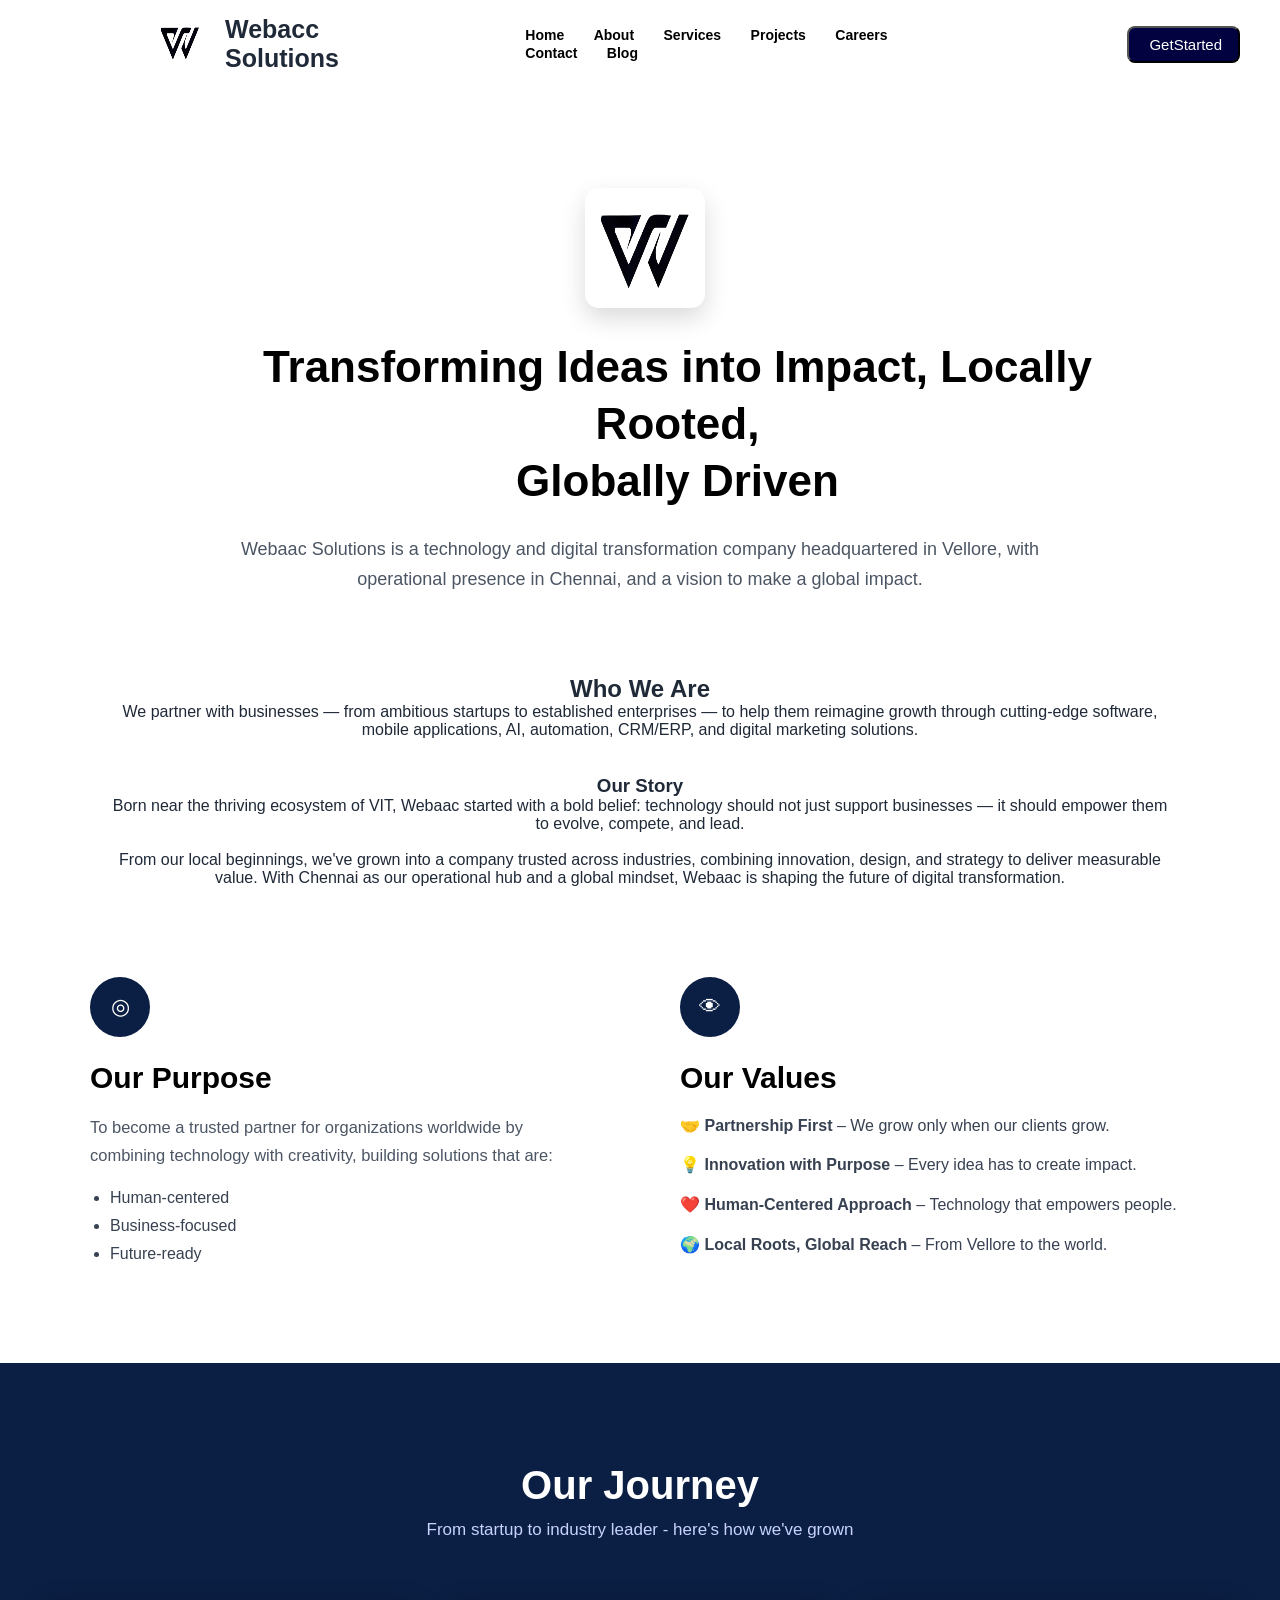
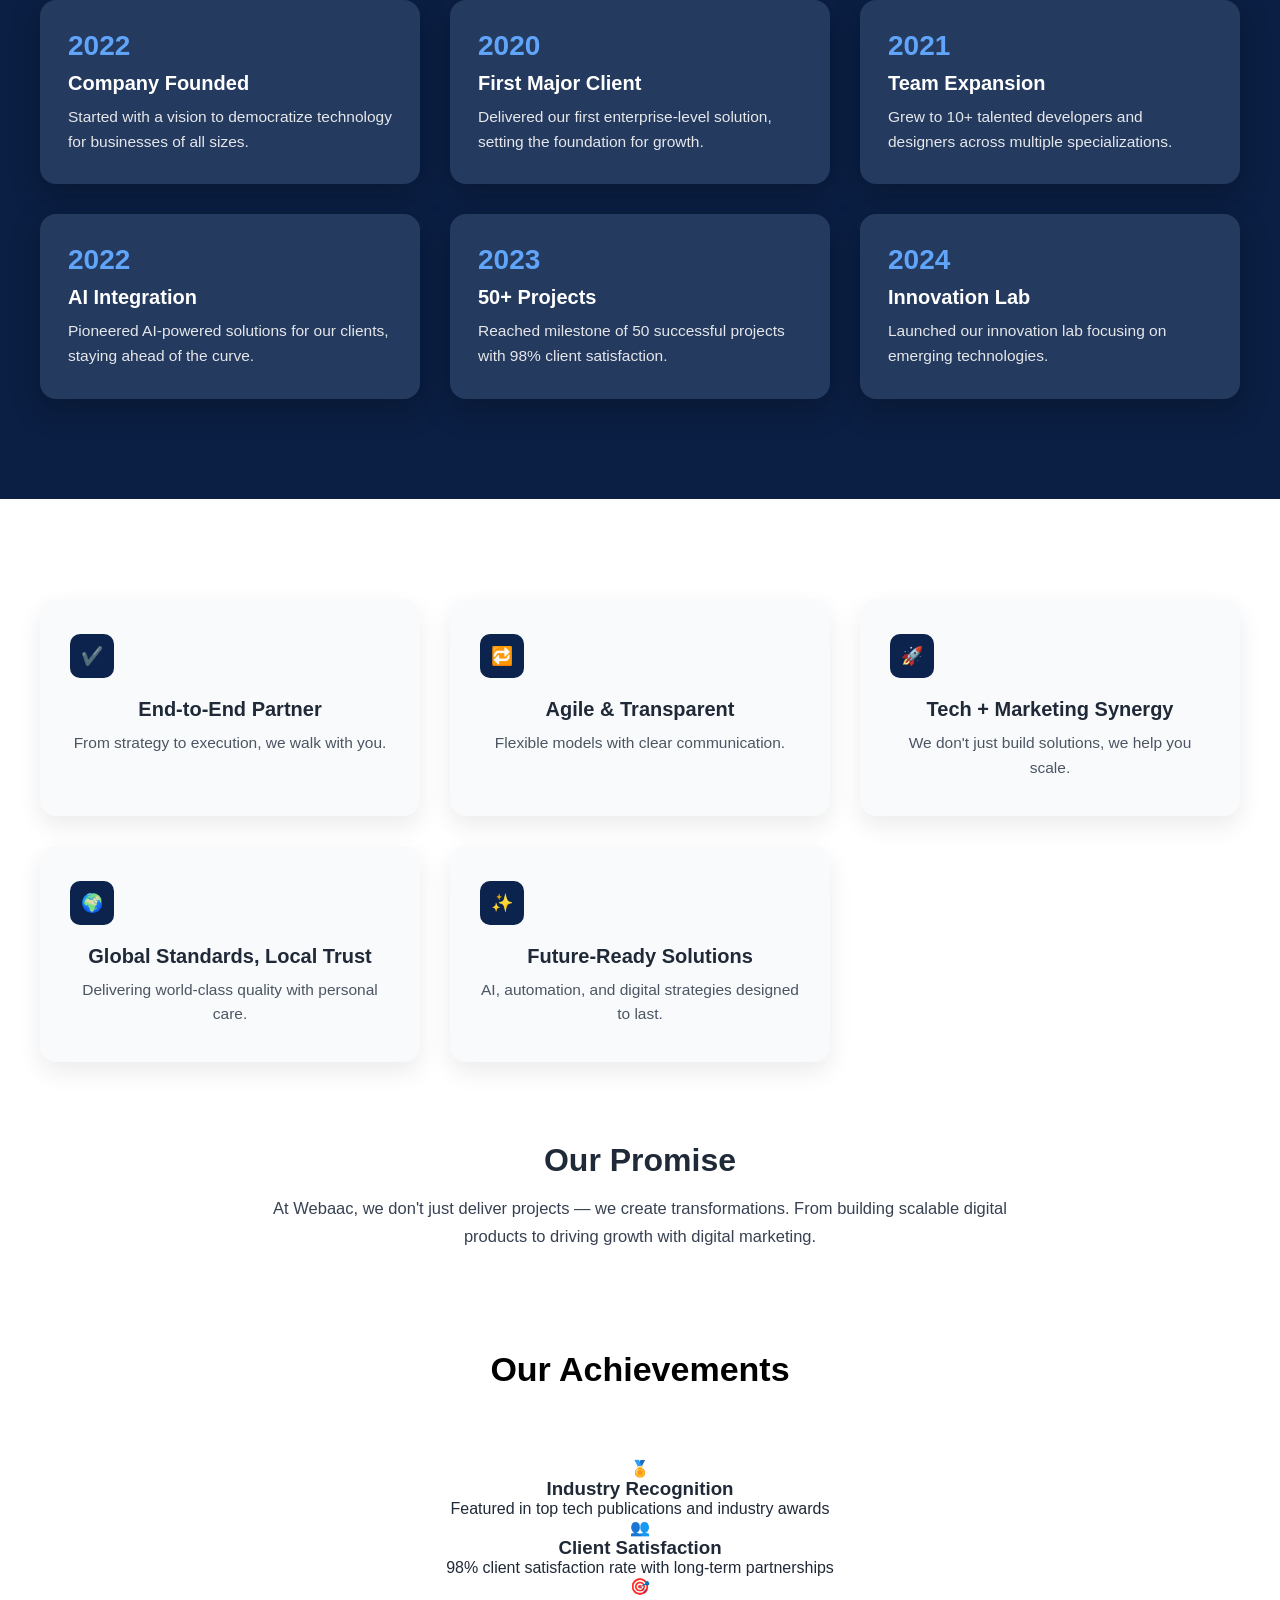
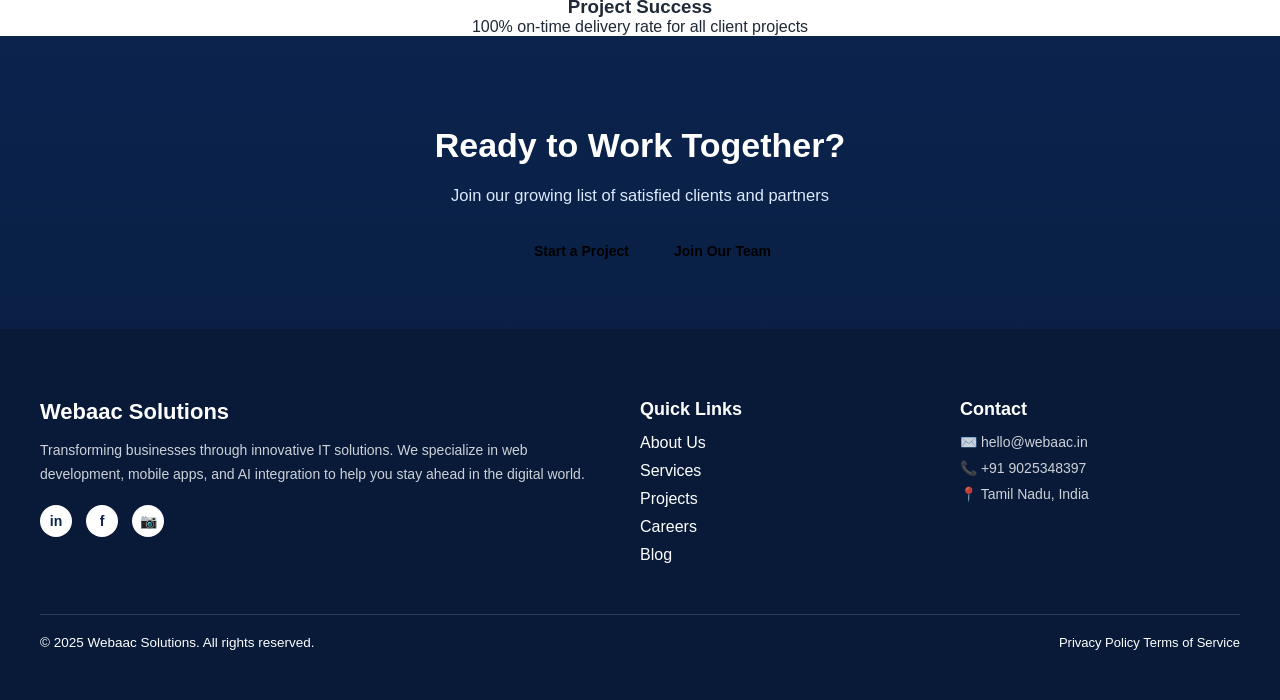
==== about.html @ c05b5ff0 "Add pages and update UI styles" ====
<!DOCTYPE html>
<html lang="en">
<head>
    <meta charset="UTF-8">
    <meta name="viewport" content="width=device-width, initial-scale=1.0">
    <link rel="stylesheet" href="style.css">
    <link rel="icon" href="Webacc img.png">
    <title>Webacc Solutions</title>
</head>
<body>
    <div class="header">
        <nav>
            <div class="i1">
            <img src="Webacc img.png">
            </div>
            <h1>Webacc Solutions</h1>
        <div class="li">
        <a class="active" href="index.html">Home</a>
        <a href="about.html">About</a>
        <a href="service.html">Services</a>
        <a href="project.html">Projects</a>
        <a href="career.html">Careers</a>
        <a href="contact.html">Contact</a>
        <a href="blog.html">Blog</a>
        </div>
        <div class="bt">
            <button class="b1">GetStarted</button>
        </div>
        </nav>
        </div>
        <!-- ABOUT INTRO -->
<section class="about-hero">
  <div class="about-container">

    <div class="about-logo">
      <img src="Webacc img.png" alt="Webaac Logo">
    </div>

    <h1>
      Transforming Ideas into Impact, Locally Rooted,<br>
      Globally Driven
    </h1>

    <p class="about-desc">
      Webaac Solutions is a technology and digital transformation company
      headquartered in Vellore, with operational presence in Chennai, and a
      vision to make a global impact.
    </p>

  </div>
</section>
<section class="about-content">
  <div class="about-container">

    <h2>Who We Are</h2>
    <p>
      We partner with businesses — from ambitious startups to established
      enterprises — to help them reimagine growth through cutting-edge
      software, mobile applications, AI, automation, CRM/ERP, and
      digital marketing solutions.
    </p>
    <br>
    <br>

    <h3>Our Story</h3>
    <p>
      Born near the thriving ecosystem of VIT, Webaac started with a bold
      belief: technology should not just support businesses — it should
      empower them to evolve, compete, and lead.
    </p>
    <br>
    <p>
      From our local beginnings, we've grown into a company trusted across
      industries, combining innovation, design, and strategy to deliver
      measurable value. With Chennai as our operational hub and a global
      mindset, Webaac is shaping the future of digital transformation.
    </p>

  </div>
</section>

<section class="purpose-values">
  <div class="pv-container">

    <!-- OUR PURPOSE -->
    <div class="pv-box">
      <div class="pv-icon">◎</div>
      <h3>Our Purpose</h3>

      <p>
        To become a trusted partner for organizations worldwide by combining
        technology with creativity, building solutions that are:
      </p>

      <ul class="purpose-list">
        <li>Human-centered</li>
        <li>Business-focused</li>
        <li>Future-ready</li>
      </ul>
    </div>

    <!-- OUR VALUES -->
    <div class="pv-box">
      <div class="pv-icon">👁</div>
      <h3>Our Values</h3>

      <ul class="values-list">
        <li>🤝 <strong>Partnership First</strong> – We grow only when our clients grow.</li>
        <li>💡 <strong>Innovation with Purpose</strong> – Every idea has to create impact.</li>
        <li>❤️ <strong>Human-Centered Approach</strong> – Technology that empowers people.</li>
        <li>🌍 <strong>Local Roots, Global Reach</strong> – From Vellore to the world.</li>
      </ul>
    </div>

  </div>
</section>

<section class="journey">
  <div class="journey-container">

    <h2>Our Journey</h2>
    <p class="journey-subtitle">
      From startup to industry leader - here's how we've grown
    </p>

    <div class="journey-grid">

      <div class="journey-card">
        <span class="year">2022</span>
        <h3>Company Founded</h3>
        <p>
          Started with a vision to democratize technology for businesses of all sizes.
        </p>
      </div>

      <div class="journey-card">
        <span class="year">2020</span>
        <h3>First Major Client</h3>
        <p>
          Delivered our first enterprise-level solution, setting the foundation for growth.
        </p>
      </div>

      <div class="journey-card">
        <span class="year">2021</span>
        <h3>Team Expansion</h3>
        <p>
          Grew to 10+ talented developers and designers across multiple specializations.
        </p>
      </div>

      <div class="journey-card">
        <span class="year">2022</span>
        <h3>AI Integration</h3>
        <p>
          Pioneered AI-powered solutions for our clients, staying ahead of the curve.
        </p>
      </div>

      <div class="journey-card">
        <span class="year">2023</span>
        <h3>50+ Projects</h3>
        <p>
          Reached milestone of 50 successful projects with 98% client satisfaction.
        </p>
      </div>

      <div class="journey-card">
        <span class="year">2024</span>
        <h3>Innovation Lab</h3>
        <p>
          Launched our innovation lab focusing on emerging technologies.
        </p>
      </div>

    </div>
  </div>
</section>
<section class="promise">
  <div class="container">

    <div class="card-grid">

      <div class="promise-card">
        <div class="icon">✔️</div>
        <h3>End-to-End Partner</h3>
        <p>From strategy to execution, we walk with you.</p>
      </div>

      <div class="promise-card">
        <div class="icon">🔁</div>
        <h3>Agile & Transparent</h3>
        <p>Flexible models with clear communication.</p>
      </div>

      <div class="promise-card">
        <div class="icon">🚀</div>
        <h3>Tech + Marketing Synergy</h3>
        <p>We don't just build solutions, we help you scale.</p>
      </div>

      <div class="promise-card">
        <div class="icon">🌍</div>
        <h3>Global Standards, Local Trust</h3>
        <p>Delivering world-class quality with personal care.</p>
      </div>

      <div class="promise-card">
        <div class="icon">✨</div>
        <h3>Future-Ready Solutions</h3>
        <p>AI, automation, and digital strategies designed to last.</p>
      </div>

    </div>

    <div class="promise-text">
      <h2>Our Promise</h2>
      <p>
        At Webaac, we don't just deliver projects — we create transformations.
        From building scalable digital products to driving growth with digital marketing.
      </p>
    </div>

  </div>
</section>
<section class="achievements">
  <div class="container">

    <h2 class="section-title">Our Achievements</h2>

    <div class="achievements-grid">

      <div class="achievement-item">
        <div class="achievement-icon">🏅</div>
        <h3>Industry Recognition</h3>
        <p>Featured in top tech publications and industry awards</p>
      </div>

      <div class="achievement-item">
        <div class="achievement-icon">👥</div>
        <h3>Client Satisfaction</h3>
        <p>98% client satisfaction rate with long-term partnerships</p>
      </div>

      <div class="achievement-item">
        <div class="achievement-icon">🎯</div>
        <h3>Project Success</h3>
        <p>100% on-time delivery rate for all client projects</p>
      </div>

    </div>

  </div>
</section>

<section class="cta-footer">
  <div class="cta-box">
    <h2>Ready to Work Together?</h2>
    <p>Join our growing list of satisfied clients and partners</p>

    <div class="cta-buttons">
      <a href="#" class="btn primary">Start a Project</a>
      <a href="#" class="btn outline">Join Our Team</a>
    </div>
  </div>

  <footer class="footer">
    <div class="footer-container">

      <div class="footer-about">
        <h3>Webaac Solutions</h3>
        <p>
          Transforming businesses through innovative IT solutions.
          We specialize in web development, mobile apps, and AI integration
          to help you stay ahead in the digital world.
        </p>
        <div class="socials">
          <span>in</span>
          <span>f</span>
          <span>📷</span>
        </div>
      </div>

      <div class="footer-links">
        <h4>Quick Links</h4>
        <ul>
          <li>About Us</li>
          <li>Services</li>
          <li>Projects</li>
          <li>Careers</li>
          <li>Blog</li>
        </ul>
      </div>

      <div class="footer-contact">
        <h4>Contact</h4>
        <p>✉️ hello@webaac.in</p>
        <p>📞 +91 9025348397</p>
        <p>📍 Tamil Nadu, India</p>
      </div>

    </div>

    <div class="footer-bottom">
      <p>© 2025 Webaac Solutions. All rights reserved.</p>
      <div class="policy">
        <span>Privacy Policy</span>
        <span>Terms of Service</span>
      </div>
    </div>
  </footer>
</section>

</body>
</html>
---- style.css ----
*{
    margin: 0;
    padding: 0;
    box-sizing: border-box;
    font-family: Arial, sans-serif;
}
.header{


}
nav{
    padding:15px 40px;
    display: flex;
    align-items: center;
}
h1{
    margin-left: 125px;
    cursor: pointer;
    font-size: 25px;
    padding-right: 50px;
    font-weight: bold;
}

.b1{
    display: block;
    color: white;
    cursor: pointer;
    background-color: #020240;
    padding: 8px 16px;
    border-radius: 8px;
    padding-left: 20px;
    display: inline-block;
    font-size: 15px;

}
.bt{
    padding-left: 220px;
}
img{
    width:40px;
    height: 40px;
    cursor: pointer;
    margin-left: 20px;
    display: inline-block;
    position: relative;
    left: 100px;

}
/*
.i1{


}
*/

/*
body {
    background: #f8f9fc;
}
*/

a{
    padding-left: 25px;
    color: black;
    text-decoration: none;
    font-size: 14px;
    font-style:initial;
    font-weight: bold;
}
.li{
    padding-left: 60px;
}
.s2{
}

* {
    margin: 0;
    padding: 0;
    box-sizing: border-box;
    font-family: "Segoe UI", sans-serif;
}
/* RESET */
* {
  margin: 0;
  padding: 0;
  box-sizing: border-box;
  font-family: "Segoe UI", Arial, sans-serif;
}

/* HERO BACKGROUND */
.hero {
  min-height: 100vh;
  background: url("hero-bg.jpg") center / cover no-repeat;
  position: relative;

  display: flex;
  align-items: center;
  justify-content: center;
  padding: 20px;
}

/* DARK OVERLAY */
.hero-overlay {
  position: absolute;
  inset: 0;
  background: rgba(10, 20, 40, 0.65);
}

/* GLASS CARD */
.hero-card {
  position: relative;
  max-width: 1100px;
  width: 100%;

  padding: 70px 60px;
  border-radius: 26px;

  background: rgba(255, 255, 255, 0.12);
  backdrop-filter: blur(18px);

  text-align: center;
  color: #ffffff;

  box-shadow: 0 25px 60px rgba(0, 0, 0, 0.4);
}

/* HEADING */
.hero-card h1 {
  font-size: 48px;
  font-weight: 700;
  line-height: 1.25;
  margin-bottom: 24px;
}

/* TEXT */
.hero-card p {
  max-width: 850px;
  margin: 0 auto 40px;
  font-size: 17px;
  line-height: 1.7;
  color: #e5e7eb;
}

/* BUTTON GROUP */
.hero-buttons {
  display: flex;
  justify-content: center;
  gap: 24px;
  flex-wrap: wrap;
}

/* =========================
   GLOW BUTTON
========================= */
.btn-glow {
  position: relative;
  height: 56px;
  padding: 0 40px;

  display: inline-flex;
  align-items: center;
  justify-content: center;
  gap: 12px;

  background: #05060f;
  color: #ffffff;
  text-decoration: none;
  font-size: 16px;
  font-weight: 600;
  line-height: 1;

  border-radius: 50px;
  z-index: 1;
}

/* GLOW */
.btn-glow::before {
  content: "";
  position: absolute;
  inset: -3px;
  border-radius: 50px;

  background: linear-gradient(
    90deg,
    #ff3cac,
    #784ba0,
    #2b86c5
  );

  filter: blur(12px);
  z-index: -1;
}

/* ARROW */
.btn-glow span {
  font-size: 18px;
  transition: transform 0.3s ease;
}

.btn-glow:hover span {
  transform: translateX(5px);
}

/* =========================
   OUTLINE BUTTON
========================= */
.btn-outline {
  height: 56px;
  padding: 0 36px;

  display: inline-flex;
  align-items: center;
  justify-content: center;

  color: #ffffff;
  text-decoration: none;
  font-size: 16px;
  font-weight: 600;

  border: 2px solid rgba(255, 255, 255, 0.6);
  border-radius: 14px;
  background: rgba(255, 255, 255, 0.12);

  transition: all 0.3s ease;
}

.btn-outline:hover {
  background: #ffffff;
  color: #000000;
}

/* =========================
   RESPONSIVE
========================= */
@media (max-width: 900px) {
  .hero-card {
    padding: 50px 30px;
  }

  .hero-card h1 {
    font-size: 34px;
  }

  .hero-card p {
    font-size: 15px;
  }
}


/* =========================
   OUTLINE BUTTON (View Our Work)
========================= */
.outline-btn {
    height: 56px;
    padding: 0 36px;

    display: inline-flex;
    align-items: center;
    justify-content: center;

    font-size: 16px;
    font-weight: 600;
    line-height: 1;

    color: #ffffff;
    text-decoration: none;

    background: rgba(255, 255, 255, 0.12);
    border: 2px solid rgba(255, 255, 255, 0.6);
    border-radius: 14px;

    transition: all 0.3s ease;
}

.outline-btn:hover {
    background: #ffffff;
    color: #000000;
}

/* ===============================
   OUR EXPERTISE SECTION
================================ */
.expertise {
    background: #ffffff;
    padding: 90px 20px;
}

.expertise-wrapper {
    max-width: 1200px;
    margin: auto;
    text-align: center;
}

/* TITLE */
.expertise-title {
    font-size: 42px;
    font-weight: 700;
    margin-bottom: 16px;
    color: #000;
}

/* DESCRIPTION */
.expertise-desc {
    max-width: 900px;
    margin: 0 auto 60px;
    font-size: 18px;
    line-height: 1.7;
    color: #4b5563;
}

/* CARDS WRAPPER */
.expertise-cards {
    display: grid;
    grid-template-columns: repeat(2, 1fr);
    gap: 40px;
    margin-bottom: 60px;
}

/* CARD */
.expertise-card {
    background: #ffffff;
    padding: 40px 36px;
    border-radius: 16px;
    text-align: left;

    box-shadow: 0 12px 30px rgba(0, 0, 0, 0.08);
}

.expertise-card img {
    width: 40px;
    margin-bottom: 20px;
}

.expertise-card h3 {
    font-size: 22px;
    font-weight: 700;
    margin-bottom: 12px;
    color: #000;
}

.expertise-card p {
    font-size: 16px;
    line-height: 1.6;
    color: #4b5563;
}

/* BUTTON */
.expertise-btn {
    display: inline-flex;
    align-items: center;
    gap: 10px;

    background: #0b1f44;
    color: #ffffff;
    text-decoration: none;

    padding: 16px 32px;
    font-size: 16px;
    font-weight: 600;

    border-radius: 12px;
    transition: background 0.3s ease;
}

.expertise-btn:hover {
    background: #081734;
}

.expertise-btn span {
    font-size: 18px;
}

/* ===============================
   RESPONSIVE
================================ */
@media (max-width: 900px) {
    .expertise-title {
        font-size: 34px;
    }

    .expertise-desc {
        font-size: 16px;
    }

    .expertise-cards {
        grid-template-columns: 1fr;
    }

    .expertise-card {
        text-align: center;
    }
}
/* ===============================
   SERVICES SECTION
================================ */
.services {
    padding: 90px 20px;
    background: #ffffff;
}

.services-container {
    max-width: 1200px;
    margin: auto;
    text-align: center;
}

/* TITLE */
.services-title {
    font-size: 42px;
    font-weight: 700;
    margin-bottom: 20px;
    color: #000;
}

/* SUBTITLE */
.services-subtitle {
    max-width: 850px;
    margin: 0 auto 70px;
    font-size: 18px;
    line-height: 1.7;
    color: #4b5563;
}

/* GRID */
.services-grid {
    display: grid;
    grid-template-columns: repeat(4, 1fr);
    gap: 32px;
}

/* CARD */
.service-card {
    background: #ffffff;
    padding: 36px 30px;
    border-radius: 16px;
    text-align: left;

    box-shadow: 0 12px 30px rgba(0, 0, 0, 0.08);
    transition: transform 0.3s ease, box-shadow 0.3s ease;
}

.service-card:hover {
    transform: translateY(-6px);
    box-shadow: 0 20px 40px rgba(0, 0, 0, 0.12);
}

/* ICON */
.service-card .icon {
    font-size: 36px;
    margin-bottom: 18px;
}

/* CARD TITLE */
.service-card h3 {
    font-size: 20px;
    font-weight: 700;
    margin-bottom: 14px;
    color: #000;
}

/* CARD TEXT */
.service-card p {
    font-size: 15.5px;
    line-height: 1.6;
    color: #4b5563;
    margin-bottom: 18px;
}

/* LINK */
.service-card a {
    font-size: 15px;
    font-weight: 600;
    color: #1f3c88;
    text-decoration: none;
}

.service-card a:hover {
    text-decoration: underline;
}

/* ===============================
   RESPONSIVE
================================ */
@media (max-width: 1100px) {
    .services-grid {
        grid-template-columns: repeat(2, 1fr);
    }
}

@media (max-width: 600px) {
    .services-title {
        font-size: 32px;
    }

    .services-subtitle {
        font-size: 16px;
    }

    .services-grid {
        grid-template-columns: 1fr;
    }

    .service-card {
        text-align: center;
    }
}
/* =========================
   WHY CHOOSE SECTION
========================= */
.why-choose {
    padding: 90px 20px;
    background: #ffffff;
}

.why-container {
    max-width: 1200px;
    margin: auto;
    text-align: center;
}

/* TITLE */
.why-title {
    font-size: 42px;
    font-weight: 700;
    color: #000;
    margin-bottom: 18px;
}

/* SUBTITLE */
.why-subtitle {
    max-width: 900px;
    margin: 0 auto 70px;
    font-size: 18px;
    line-height: 1.7;
    color: #4b5563;
}

/* GRID */
.why-grid {
    display: grid;
    grid-template-columns: repeat(3, 1fr);
    gap: 60px;
}

/* CARD */
.why-card {
    max-width: 320px;
    margin: auto;
}

/* ICON */
.why-icon {
    width: 70px;
    height: 70px;
    margin: 0 auto 22px;

    background: #0b1f44;
    color: #ffffff;
    border-radius: 50%;

    display: flex;
    align-items: center;
    justify-content: center;

    font-size: 28px;
}

/* CARD TITLE */
.why-card h3 {
    font-size: 20px;
    font-weight: 700;
    margin-bottom: 12px;
    color: #000;
}

/* CARD TEXT */
.why-card p {
    font-size: 15.5px;
    line-height: 1.6;
    color: #4b5563;
}

/* =========================
   RESPONSIVE
========================= */
@media (max-width: 900px) {
    .why-grid {
        grid-template-columns: 1fr;
        gap: 40px;
    }

    .why-title {
        font-size: 32px;
    }

    .why-subtitle {
        font-size: 16px;
    }
}

/* ===============================
   WHY CHOOSE (STATS + FEATURES)
================================ */
.why-choose-stats {
    padding: 90px 20px;
    background: #ffffff;
}

.container {
    max-width: 1200px;
    margin: auto;
    text-align: center;
}

/* TITLE */
.section-title {
    font-size: 42px;
    font-weight: 700;
    margin-bottom: 70px;
    color: #000;
}

/* ===============================
   STATS
================================ */
.stats-grid {
    display: grid;
    grid-template-columns: repeat(4, 1fr);
    gap: 40px;
    margin-bottom: 90px;
}

.stat-box h3 {
    font-size: 48px;
    font-weight: 700;
    color: #0b1f44;
    margin-bottom: 10px;
}

.stat-box p {
    font-size: 16px;
    color: #4b5563;
}

/* ===============================
   FEATURES
================================ */
.features-grid {
    display: grid;
    grid-template-columns: repeat(3, 1fr);
    gap: 80px;
}

.feature-card {
    max-width: 320px;
    margin: auto;
}

.feature-card .icon {
    width: 70px;
    height: 70px;
    margin: 0 auto 20px;

    background: #0b1f44;
    color: #fff;
    border-radius: 50%;

    display: flex;
    align-items: center;
    justify-content: center;

    font-size: 28px;
}

.feature-card h4 {
    font-size: 20px;
    font-weight: 700;
    margin-bottom: 10px;
    color: #000;
}

.feature-card p {
    font-size: 15.5px;
    line-height: 1.6;
    color: #4b5563;
}

/* ===============================
   RESPONSIVE
================================ */
@media (max-width: 900px) {
    .stats-grid {
        grid-template-columns: repeat(2, 1fr);
        margin-bottom: 70px;
    }

    .features-grid {
        grid-template-columns: 1fr;
        gap: 50px;
    }

    .section-title {
        font-size: 32px;
    }
}

/* ===============================
   TESTIMONIALS SECTION
================================ */
.testimonials {
    padding: 90px 20px;
    background: #ffffff;
}

.testimonials-container {
    max-width: 1200px;
    margin: auto;
    text-align: center;
}

/* TITLE */
.testimonials-title {
    font-size: 42px;
    font-weight: 700;
    margin-bottom: 70px;
    color: #000;
}

/* GRID */
.testimonials-grid {
    display: grid;
    grid-template-columns: repeat(2, 1fr);
    gap: 40px;
}

/* CARD */
.testimonial-card {
    background: #ffffff;
    padding: 40px 36px;
    border-radius: 16px;
    text-align: left;

    box-shadow: 0 12px 30px rgba(0, 0, 0, 0.08);
}

/* STARS */
.stars {
    color: #facc15; /* gold */
    font-size: 20px;
    margin-bottom: 16px;
}

/* TEXT */
.testimonial-text {
    font-size: 16px;
    line-height: 1.7;
    color: #1f2937;
    margin-bottom: 26px;
    font-style: italic;
}

/* CLIENT NAME */
.client-name {
    font-size: 18px;
    font-weight: 700;
    margin-bottom: 4px;
    color: #000;
}

/* COMPANY */
.client-company {
    font-size: 15px;
    color: #4b5563;
}

/* ===============================
   RESPONSIVE
================================ */
@media (max-width: 900px) {
    .testimonials-grid {
        grid-template-columns: 1fr;
    }

    .testimonials-title {
        font-size: 32px;
    }
}

/* ===============================
   CTA SECTION
================================ */
.cta {
    background: #0b1f44;
    padding: 90px 20px;
    text-align: center;
    color: #ffffff;
}

.cta-container {
    max-width: 900px;
    margin: auto;
}

.cta h2 {
    font-size: 40px;
    font-weight: 700;
    margin-bottom: 20px;
}

.cta p {
    font-size: 18px;
    line-height: 1.7;
    margin-bottom: 40px;
    color: #d1d5db;
}

/* CTA BUTTONS */
.cta-buttons {
    display: flex;
    justify-content: center;
    gap: 20px;
    flex-wrap: wrap;
}

.btn-primary {
    background: #ffffff;
    color: #0b1f44;
    padding: 16px 34px;
    border-radius: 10px;
    font-weight: 600;
    text-decoration: none;
}

.btn-outline {
    border: 2px solid #ffffff;
    color: #ffffff;
    padding: 16px 34px;
    border-radius: 10px;
    font-weight: 600;
    text-decoration: none;
}

/* ===============================
   FOOTER
================================ */
.footer {
    background: #0a1a36;
    color: #d1d5db;
    padding: 70px 20px 0;
}

.footer-container {
    max-width: 1200px;
    margin: auto;

    display: grid;
    grid-template-columns: 2fr 1fr 1fr;
    gap: 60px;
}

/* ABOUT */
.footer-about h3 {
    color: #ffffff;
    font-size: 22px;
    margin-bottom: 16px;
}

.footer-about p {
    font-size: 15px;
    line-height: 1.7;
}

/* SOCIAL */
.social-icons {
    margin-top: 20px;
    display: flex;
    gap: 14px;
}

.social-icons a {
    color: #ffffff;
    text-decoration: none;
    font-weight: 600;
}

/* LINKS */
.footer-links h4,
.footer-contact h4 {
    color: #ffffff;
    margin-bottom: 16px;
}

.footer-links ul {
    list-style: none;
}

.footer-links li {
    margin-bottom: 10px;
}

.footer-links a {
    color: #d1d5db;
    text-decoration: none;
}

/* CONTACT */
.footer-contact p {
    margin-bottom: 10px;
}

/* ===============================
   FOOTER BOTTOM
================================ */
.footer-bottom {
    margin-top: 60px;
    padding: 20px 0;
    border-top: 1px solid rgba(255,255,255,0.1);

    display: flex;
    justify-content: space-between;
    align-items: center;
    flex-wrap: wrap;
}

.footer-bottom p {
    font-size: 14px;
}

.footer-policy a {
    color: #d1d5db;
    text-decoration: none;
    margin-left: 20px;
    font-size: 14px;
}

/* ===============================
   RESPONSIVE
================================ */
@media (max-width: 900px) {
    .footer-container {
        grid-template-columns: 1fr;
        text-align: center;
    }

    .footer-bottom {
        flex-direction: column;
        gap: 10px;
    }
}


/* COMMON CONTAINER */
.about-container {
  max-width: 1100px;
  margin: auto;
  padding: 0 20px;
  text-align: center;
}

/* ===============================
   ABOUT HERO
================================ */
.about-hero {
  padding: 100px 0 80px;
  background: #ffffff;
}
.about-logo{
    display: flex;
  justify-content: center;
  margin-bottom: 30px;
  padding-right: 210px;
}

.about-logo img {
     width: 120px;              /* adjust size if needed */
  height: 120px;

  background: #ffffff;
  padding: 14px;
  border-radius: 14px;

  box-shadow: 0 10px 25px rgba(0, 0, 0, 0.15);
  display: flex;
  justify-content: center;
  align-items: center;
}


.about-hero h1 {
  font-size: 44px;
  font-weight: 700;
  line-height: 1.3;
  margin-bottom: 24px;
  color: #000;
}

.about-desc {
  max-width: 850px;
  margin: auto;
  font-size: 18px;
  line-height: 1.7;
  color: #4b5563;
}
.about-text {
  padding: 70px 20px;   /* reduced big white space */
  background: #ffffff;
}

.about-wrap {
  max-width: 900px;
  margin: auto;
  text-align: center;
}

/* HEADINGS */
.about-wrap h2 {
  font-size: 38px;
  font-weight: 700;
  margin-bottom: 18px;
  color: #000;
}

.about-wrap h3 {
  font-size: 28px;
  font-weight: 700;
  margin: 48px 0 16px;   /* controlled spacing */
  color: #000;
}

/* PARAGRAPHS */
.about-wrap p {
  font-size: 16.5px;
  line-height: 1.75;
  color: #4b5563;
  margin-bottom: 20px;
}

/* MOBILE */
@media (max-width: 768px) {
  .about-wrap h2 {
    font-size: 26px;
  }

  .about-wrap h3 {
    font-size: 22px;
  }

  .about-wrap p {
    font-size: 15.5px;
  }
}
/* PURPOSE & VALUES */
.purpose-values {
  padding: 90px 20px;
  background: #ffffff;
}

.pv-container {
  max-width: 1100px;
  margin: auto;

  display: grid;
  grid-template-columns: 1fr 1fr;
  gap: 80px;
}

/* BOX */
.pv-box {
  text-align: left;
}

/* ICON CIRCLE */
.pv-icon {
  width: 60px;
  height: 60px;
  border-radius: 50%;
  background: #0b1f44;
  color: #ffffff;

  display: flex;
  align-items: center;
  justify-content: center;

  font-size: 22px;
  margin-bottom: 24px;
}

/* HEADINGS */
.pv-box h3 {
  font-size: 30px;
  font-weight: 700;
  margin-bottom: 18px;
  color: #000;
}

/* TEXT */
.pv-box p {
  font-size: 16.5px;
  line-height: 1.7;
  color: #4b5563;
  margin-bottom: 20px;
}

/* PURPOSE LIST */
.purpose-list {
  list-style: disc;
  padding-left: 20px;
}

.purpose-list li {
  font-size: 16px;
  margin-bottom: 10px;
  color: #374151;
}

/* VALUES LIST */
.values-list {
  list-style: none;
  padding-left: 0;
}

.values-list li {
  font-size: 16px;
  line-height: 1.6;
  margin-bottom: 14px;
  color: #374151;
}

/* RESPONSIVE */
@media (max-width: 900px) {
  .pv-container {
    grid-template-columns: 1fr;
    gap: 50px;
  }

  .pv-box {
    text-align: center;
  }

  .purpose-list {
    text-align: left;
    display: inline-block;
  }

  .values-list {
    text-align: left;
    display: inline-block;
  }
}

/* OUR JOURNEY SECTION */
.journey {
  background: #0b1f44;
  padding: 100px 20px;
  color: #ffffff;
}

.journey-container {
  max-width: 1200px;
  margin: auto;
  text-align: center;
}

/* TITLE */
.journey h2 {
  font-size: 40px;
  font-weight: 700;
  margin-bottom: 12px;
}

.journey-subtitle {
  font-size: 17px;
  color: #c7d2fe;
  margin-bottom: 60px;
}

/* GRID */
.journey-grid {
  display: grid;
  grid-template-columns: repeat(3, 1fr);
  gap: 30px;
}

/* CARD */
.journey-card {
  background: #243a5e;
  padding: 30px 28px;
  border-radius: 16px;
  text-align: left;

  box-shadow: 0 10px 30px rgba(0, 0, 0, 0.25);
}

/* YEAR */
.year {
  font-size: 28px;
  font-weight: 700;
  color: #60a5fa;
  display: block;
  margin-bottom: 10px;
}

/* CARD TITLE */
.journey-card h3 {
  font-size: 20px;
  font-weight: 600;
  margin-bottom: 10px;
}

/* CARD TEXT */
.journey-card p {
  font-size: 15.5px;
  line-height: 1.6;
  color: #e5e7eb;
}

/* RESPONSIVE */
@media (max-width: 1024px) {
  .journey-grid {
    grid-template-columns: repeat(2, 1fr);
  }
}

@media (max-width: 640px) {
  .journey h2 {
    font-size: 30px;
  }

  .journey-grid {
    grid-template-columns: 1fr;
  }
}

.promise {
  padding: 100px 20px;
  background: #ffffff;
}

.container {
  max-width: 1200px;
  margin: auto;
}

/* GRID */
.card-grid {
  display: grid;
  grid-template-columns: repeat(3, 1fr);
  gap: 30px;
  margin-bottom: 80px;
}

/* CARD */
.promise-card {
  background: #f9fafb;
  padding: 35px 30px;
  border-radius: 16px;
  box-shadow: 0 10px 25px rgba(0,0,0,0.08);
}

.icon {
  width: 48px;
  height: 48px;
  background: #0b1f44;
  color: #fff;
  border-radius: 50%;
  display: flex;
  align-items: center;
  justify-content: center;
  font-size: 18px;
  margin-bottom: 20px;
}

.promise-card h3 {
  font-size: 20px;
  margin-bottom: 10px;
  font-weight: 600;
}

.promise-card p {
  font-size: 15.5px;
  line-height: 1.6;
  color: #4b5563;
}

/* PROMISE TEXT */
.promise-text {
  text-align: center;
  max-width: 800px;
  margin: auto;
}

.promise-text h2 {
  font-size: 32px;
  margin-bottom: 15px;
}

.promise-text p {
  font-size: 16.5px;
  color: #374151;
  line-height: 1.7;
}

/* RESPONSIVE */
@media (max-width: 1024px) {
  .card-grid {
    grid-template-columns: repeat(2, 1fr);
  }
}

@media (max-width: 640px) {
  .card-grid {
    grid-template-columns: 1fr;
  }

  .promise-text h2 {
    font-size: 26px;
  }
}
* {
  margin: 0;
  padding: 0;
  box-sizing: border-box;
  font-family: "Segoe UI", Arial, sans-serif;
}

.services-hero {
  min-height: 55vh;
  background:
    radial-gradient(
      circle at center,
      #12356f 0%,
      #0b234d 60%,
      #081b3a 100%
    );
  display: flex;
  align-items: center;
  justify-content: center;
  text-align: center;
  padding: 40px 20px;
}

.services-hero-content {
  max-width: 780px;
}

.services-hero h1 {
  color: #ffffff;
  font-size: 44px;
  font-weight: 700;
  line-height: 1.3;
  margin-bottom: 18px;
}

.services-hero p {
  color: rgba(255, 255, 255, 0.85);
  font-size: 17px;
  line-height: 1.8;
  font-weight: 400;
}

/* MOBILE */
@media (max-width: 768px) {
  .services-hero {
    min-height: 50vh;
  }

  .services-hero h1 {
    font-size: 28px;
  }

  .services-hero p {
    font-size: 15px;
  }
}
/* SERVICES SECTION */
.services-section {
  padding: 80px 20px;
  background: #f8fafc;
}

/* GRID */
.services-grid {
  max-width: 1200px;
  margin: 0 auto;
  display: grid;
  grid-template-columns: repeat(2, 1fr);
  gap: 32px;
}

/* CARD */
.service-card {
  background: #ffffff;
  border-radius: 14px;
  padding: 32px;
  box-shadow: 0 10px 25px rgba(0, 0, 0, 0.06);

  display: flex;
  flex-direction: column;
}

/* ICON */
.service-icon {
  width: 56px;
  height: 56px;
  border-radius: 12px;
  background: #0b234d;
  display: flex;
  align-items: center;
  justify-content: center;
  margin-bottom: 20px;
}

.service-icon img {
  width: 26px;
  height: 26px;
}

/* TITLE */
.service-card h3 {
  font-size: 20px;
  font-weight: 700;
  color: #0b234d;
  margin-bottom: 12px;
}

/* DESCRIPTION */
.service-card p {
  font-size: 15px;
  line-height: 1.7;
  color: #475569;
  margin-bottom: 16px;
}

/* LABEL */
.service-card strong {
  font-size: 14px;
  color: #0f172a;
  margin-bottom: 10px;
  display: block;
}

/* LIST */
.service-card ul {
  padding-left: 18px;
  margin-bottom: 20px;
}

.service-card ul li {
  font-size: 14.5px;
  line-height: 1.6;
  color: #334155;
  margin-bottom: 8px;
}

/* TECH TAGS */
.tech-tags {
  display: flex;
  flex-wrap: wrap;
  gap: 8px;
  margin-bottom: 20px;
}

.tech-tags span {
  font-size: 13px;
  padding: 6px 12px;
  background: #f1f5f9;
  border-radius: 6px;
  color: #0f172a;
}

/* HIGHLIGHT TEXT */
.highlight {
  font-weight: 600;
  margin-bottom: 20px;
}

/* FOOTER LINK – STICKS TO BOTTOM */
.service-footer {
  margin-top: auto;
}

.service-footer a {
  font-size: 15px;
  font-weight: 600;
  color: #1d4ed8;
}

/* RESPONSIVE */
@media (max-width: 900px) {
  .services-grid {
    grid-template-columns: 1fr;
  }
}
/* SERVICES SECTION */
.services-section {
  padding: 80px 20px;
  background: #f8fafc;
}

/* GRID */
.services-grid {
  max-width: 1200px;
  margin: 0 auto;

  display: grid;
  grid-template-columns: repeat(2, 1fr);
  gap: 32px;
}

/* CARD */
.service-card {
  background: #ffffff;
  border-radius: 16px;
  padding: 36px;

  box-shadow: 0 10px 30px rgba(0,0,0,0.06);

  display: flex;
  flex-direction: column;
}

/* ICON */
.service-icon {
  width: 56px;
  height: 56px;
  background: #0b234d;
  border-radius: 12px;

  display: flex;
  align-items: center;
  justify-content: center;

  margin-bottom: 22px;
}

.service-icon img {
  width: 26px;
  height: 26px;
}

/* TITLE */
.service-card h3 {
  font-size: 20px;
  font-weight: 700;
  color: #0b234d;
  margin-bottom: 12px;
}

/* DESCRIPTION */
.service-card p {
  font-size: 15.5px;
  line-height: 1.7;
  color: #475569;
  margin-bottom: 18px;
}

/* LABEL */
.service-card strong {
  font-size: 14.5px;
  font-weight: 700;
  color: #0f172a;
  margin-bottom: 10px;
  display: block;
}

/* LIST */
.service-card ul {
  padding-left: 18px;
  margin-bottom: 20px;
}

.service-card ul li {
  font-size: 14.5px;
  line-height: 1.6;
  color: #334155;
  margin-bottom: 8px;
}

/* TECH TAGS */
.tech-tags {
  display: flex;
  flex-wrap: wrap;
  gap: 8px;
  margin-bottom: 24px;
}

.tech-tags span {
  font-size: 13px;
  padding: 6px 12px;
  background: #f1f5f9;
  border-radius: 6px;
  color: #0f172a;
}

/* FOOTER LINK (ALWAYS BOTTOM) */
.service-footer {
  margin-top: auto;
}

.service-footer a {
  font-size: 15px;
  font-weight: 600;
  color: #1d4ed8;
  text-decoration: none;
}

.service-footer a:hover {
  text-decoration: underline;
}

.service-card {
  display: flex;
  flex-direction: column;
  height: 100%;
}

.service-footer {
  margin-top: auto;
}

/* RESPONSIVE */
@media (max-width: 900px) {
  .services-grid {
    grid-template-columns: 1fr;
  }
}

.process {
  padding: 90px 20px;
  background: #ffffff;
  text-align: center;
}

.process h2 {
  font-size: 40px;
  font-weight: 700;
  margin-bottom: 10px;
}

.process .subtitle {
  font-size: 17px;
  color: #475569;
  margin-bottom: 70px;
}

/* WRAPPER */
.process-wrapper {
  max-width: 1200px;
  margin: auto;
}

/* ROW */
.process-row {
  display: flex;
  justify-content: center;
  align-items: stretch;
  gap: 28px;
  margin-bottom: 40px;
}

/* CARD */
.process-card {
  width: 320px;
  background: #ffffff;
  padding: 32px 28px;
  border-radius: 14px;
  text-align: left;

  box-shadow: 0 10px 25px rgba(0,0,0,0.08);
}

/* STEP NUMBER */
.step {
  display: block;
  font-size: 34px;
  font-weight: 800;
  color: #0b234d;
  margin-bottom: 10px;
}

/* TITLE */
.process-card h3 {
  font-size: 20px;
  font-weight: 700;
  margin-bottom: 10px;
}

/* TEXT */
.process-card p {
  font-size: 15.5px;
  line-height: 1.6;
  color: #475569;
}

/* ARROW */
.arrow {
  font-size: 28px;
  font-weight: 700;
  color: #0b234d;
  display: flex;
  align-items: center;
}

/* RESPONSIVE */
@media (max-width: 1024px) {
  .process-row {
    flex-wrap: wrap;
  }

  .arrow {
    display: none;
  }
}

@media (max-width: 768px) {
  .process-card {
    width: 100%;
    text-align: center;
  }

  .step {
    text-align: center;
  }
}

/* CTA SECTION */
.cta-section {
  background: linear-gradient(180deg, #0b234d, #081b3a);
  padding: 100px 20px;
  text-align: center;
  color: #ffffff;
}

.cta-section h2 {
  font-size: 42px;
  font-weight: 700;
  margin-bottom: 16px;
}

.cta-section p {
  font-size: 18px;
  color: #dbeafe;
  max-width: 720px;
  margin: 0 auto 40px;
  line-height: 1.7;
}

.cta-buttons {
  display: flex;
  justify-content: center;
  gap: 20px;
  flex-wrap: wrap;
}

.btn-primary {
  background: #ffffff;
  color: #0b234d;
  padding: 16px 34px;
  border-radius: 12px;
  font-size: 16px;
  font-weight: 600;
  text-decoration: none;
  display: inline-flex;
  align-items: center;
  gap: 10px;
}

.btn-outline {
  border: 2px solid #ffffff;
  color: #ffffff;
  padding: 16px 34px;
  border-radius: 12px;
  font-size: 16px;
  font-weight: 600;
  text-decoration: none;
}

/* FOOTER */
.footer {
  background: #081b3a;
  color: #d1d5db;
  padding: 80px 20px 0;
}

.footer-container {
  max-width: 1200px;
  margin: auto;
  display: grid;
  grid-template-columns: 2fr 1fr 1fr;
  gap: 60px;
}

/* ABOUT */
.footer-about h3 {
  color: #ffffff;
  font-size: 22px;
  margin-bottom: 16px;
}

.footer-about p {
  font-size: 15.5px;
  line-height: 1.7;
}

/* SOCIAL */
.social-icons {
  margin-top: 20px;
  display: flex;
  gap: 14px;
}

.social-icons a {
  color: #ffffff;
  text-decoration: none;
  font-weight: 600;
}

/* LINKS */
.footer-links h4,
.footer-contact h4 {
  color: #ffffff;
  margin-bottom: 16px;
}

.footer-links ul {
  list-style: none;
}

.footer-links li {
  margin-bottom: 12px;
}

.footer-links a {
  color: #d1d5db;
  text-decoration: none;
  font-size: 15px;
}

/* CONTACT */
.footer-contact p {
  font-size: 15px;
  margin-bottom: 12px;
}

/* BOTTOM */
.footer-bottom {
  margin-top: 60px;
  padding: 20px 0;
  border-top: 1px solid rgba(255,255,255,0.15);

  display: flex;
  justify-content: space-between;
  align-items: center;
  flex-wrap: wrap;
}

.footer-bottom p {
  font-size: 14px;
}

.footer-policy a {
  color: #d1d5db;
  margin-left: 20px;
  text-decoration: none;
  font-size: 14px;
}

/* RESPONSIVE */
@media (max-width: 900px) {
  .footer-container {
    grid-template-columns: 1fr;
    text-align: center;
  }

  .footer-bottom {
    flex-direction: column;
    gap: 12px;
  }

  .cta-section h2 {
    font-size: 32px;
  }
}

/* PROJECTS HERO */
.projects-hero {
  min-height: 45vh;
  background: radial-gradient(
    circle at top,
    #0b234d 0%,
    #081b3a 65%,
    #06162f 100%
  );

  display: flex;
  align-items: center;
  justify-content: center;
  text-align: center;

  padding: 60px 20px;
}

.projects-hero-content {
  max-width: 900px;
  margin: auto;
}

/* TITLE */
.projects-hero h1 {
  color: #ffffff;
  font-size: 48px;
  font-weight: 700;
  margin-bottom: 18px;
  letter-spacing: -0.5px;
}

/* SUBTEXT */
.projects-hero p {
  color: rgba(255, 255, 255, 0.85);
  font-size: 18px;
  line-height: 1.7;
}

/* RESPONSIVE */
@media (max-width: 768px) {
  .projects-hero {
    min-height: 40vh;
  }

  .projects-hero h1 {
    font-size: 32px;
  }

  .projects-hero p {
    font-size: 15.5px;
  }
}
/* PROJECTS SECTION */
.projects-section {
  padding: 80px 20px;
  background: #ffffff;
}

/* FILTERS */
.projects-filters {
  display: flex;
  justify-content: center;
  gap: 16px;
  margin-bottom: 50px;
  flex-wrap: wrap;
}

.filter-btn {
  padding: 10px 22px;
  border-radius: 30px;
  border: 1px solid #e5e7eb;
  background: #ffffff;
  font-size: 14.5px;
  font-weight: 600;
  cursor: pointer;
}

.filter-btn.active {
  background: #0b234d;
  color: #ffffff;
  border-color: #0b234d;
}

/* GRID */
.projects-grid {
  max-width: 1200px;
  margin: auto;
  display: grid;
  grid-template-columns: repeat(3, 1fr);
  gap: 30px;
}

/* CARD */
.project-card {
  background: #ffffff;
  border-radius: 16px;
  overflow: hidden;
  box-shadow: 0 10px 30px rgba(0,0,0,0.08);
}

/* IMAGE */
.project-image {
  position: relative;
}

.project-image img {
  width: 100%;
  height: 190px;
  object-fit: cover;
}

.project-actions {
  position: absolute;
  top: 12px;
  right: 12px;
  display: flex;
  gap: 8px;
}

.project-actions span {
  width: 32px;
  height: 32px;
  background: #ffffff;
  border-radius: 50%;
  display: flex;
  align-items: center;
  justify-content: center;
  font-size: 14px;
  box-shadow: 0 4px 10px rgba(0,0,0,0.15);
}

/* CONTENT */
.project-content {
  padding: 26px 24px 30px;
}

.project-content h3 {
  font-size: 18px;
  font-weight: 700;
  margin-bottom: 10px;
}

.project-content p {
  font-size: 14.5px;
  line-height: 1.6;
  color: #4b5563;
  margin-bottom: 14px;
}

.project-content strong {
  font-size: 14px;
  display: block;
  margin: 14px 0 6px;
}

.client {
  font-size: 14.5px;
  font-weight: 600;
  color: #0b234d;
}

/* TAGS */
.tech-tags {
  display: flex;
  flex-wrap: wrap;
  gap: 8px;
  margin-bottom: 12px;
}

.tech-tags span {
  font-size: 12.5px;
  padding: 5px 10px;
  background: #f1f5f9;
  border-radius: 6px;
}

/* RESULTS */
.project-content ul {
  padding-left: 18px;
}

.project-content ul li {
  font-size: 14px;
  margin-bottom: 6px;
  color: #374151;
}

/* RESPONSIVE */
@media (max-width: 1024px) {
  .projects-grid {
    grid-template-columns: repeat(2, 1fr);
  }
}

@media (max-width: 640px) {
  .projects-grid {
    grid-template-columns: 1fr;
  }
}

.projects-section {
  padding: 80px 20px;
  background: #ffffff;
}

.projects-grid {
  max-width: 1200px;
  margin: auto;
  display: grid;
  grid-template-columns: repeat(3, 1fr);
  gap: 32px;
}

/* CARD */
.project-card {
  background: #ffffff;
  border-radius: 16px;
  box-shadow: 0 12px 30px rgba(0,0,0,0.08);
  overflow: hidden;
  display: flex;
  flex-direction: column;
  height: 100%;
}

/* IMAGE */
.project-image {
  position: relative;
}

.project-image img {
  width: 100%;
  height: 200px;
  object-fit: cover;
  display: block;
}

/* ICONS */
.project-actions {
  position: absolute;
  top: 14px;
  right: 14px;
  display: flex;
  gap: 8px;
}

.project-actions span {
  width: 34px;
  height: 34px;
  background: #ffffff;
  border-radius: 50%;
  display: flex;
  align-items: center;
  justify-content: center;
  font-size: 14px;
  box-shadow: 0 4px 10px rgba(0,0,0,0.15);
  cursor: pointer;
}

/* CONTENT */
.project-content {
  padding: 26px 24px 30px;
  display: flex;
  flex-direction: column;
  flex-grow: 1;
}

.project-content h3 {
  font-size: 18px;
  font-weight: 700;
  margin-bottom: 10px;
}

.project-content p {
  font-size: 14.5px;
  line-height: 1.6;
  color: #4b5563;
  margin-bottom: 14px;
}

.project-content strong {
  font-size: 14px;
  font-weight: 600;
  margin: 12px 0 6px;
}

.client {
  font-size: 14.5px;
  font-weight: 600;
  color: #0b234d;
}

/* TAGS */
.tech-tags {
  display: flex;
  flex-wrap: wrap;
  gap: 8px;
  margin-bottom: 12px;
}

.tech-tags span {
  font-size: 12.5px;
  padding: 6px 12px;
  background: #f1f5f9;
  border-radius: 6px;
}

/* RESULTS */
.project-content ul {
  padding-left: 18px;
  margin-top: 6px;
}

.project-content ul li {
  font-size: 14px;
  line-height: 1.6;
  margin-bottom: 6px;
  color: #374151;
}

/* RESPONSIVE */
@media (max-width: 1024px) {
  .projects-grid {
    grid-template-columns: repeat(2, 1fr);
  }
}

@media (max-width: 640px) {
  .projects-grid {
    grid-template-columns: 1fr;
  }
}

/* METRICS */
.metrics-section {
  padding: 70px 20px;
  text-align: center;
  background: #ffffff;
}

.metrics-section h2 {
  font-size: 30px;
  font-weight: 700;
  margin-bottom: 40px;
}

.metrics-grid {
  max-width: 1100px;
  margin: auto;
  display: grid;
  grid-template-columns: repeat(4, 1fr);
  gap: 40px;
}

.metric h3 {
  font-size: 38px;
  font-weight: 700;
  color: #0b234d;
  margin-bottom: 6px;
}

.metric p {
  font-size: 15px;
  color: #475569;
}

/* CTA + FOOTER WRAPPER */
.cta-footer {
  background: linear-gradient(180deg, #0b234d, #081b3a);
  color: #ffffff;
}

/* CTA */
.cta-box {
  text-align: center;
  padding: 90px 20px 70px;
  max-width: 900px;
  margin: auto;
}

.cta-box h2 {
  font-size: 34px;
  font-weight: 700;
  margin-bottom: 16px;
}

.cta-box p {
  font-size: 16.5px;
  line-height: 1.7;
  color: #dbeafe;
  margin-bottom: 34px;
}

.cta-btn {
  background: #ffffff;
  color: #0b234d;
  padding: 14px 30px;
  border-radius: 8px;
  font-weight: 600;
  text-decoration: none;
}

/* FOOTER */
.footer {
  padding: 70px 20px 0;
}

.footer-grid {
  max-width: 1200px;
  margin: auto;
  display: grid;
  grid-template-columns: 2fr 1fr 1fr;
  gap: 60px;
}

.footer-about h3 {
  font-size: 20px;
  margin-bottom: 14px;
}

.footer-about p {
  font-size: 14.5px;
  line-height: 1.7;
  color: #cbd5f5;
}

.socials {
  margin-top: 18px;
  display: flex;
  gap: 14px;
}

.socials span {
  width: 32px;
  height: 32px;
  border: 1px solid rgba(255,255,255,0.3);
  border-radius: 50%;
  display: flex;
  align-items: center;
  justify-content: center;
}

.footer-links h4,
.footer-contact h4 {
  margin-bottom: 14px;
  font-size: 16px;
}

.footer-links a {
  display: block;
  margin-bottom: 10px;
  font-size: 14.5px;
  color: #cbd5f5;
  text-decoration: none;
}

.footer-contact p {
  font-size: 14.5px;
  margin-bottom: 10px;
  color: #cbd5f5;
}

/* FOOTER BOTTOM */
.footer-bottom {
  margin-top: 50px;
  padding: 20px 0;
  border-top: 1px solid rgba(255,255,255,0.15);
  display: flex;
  justify-content: space-between;
  flex-wrap: wrap;
  max-width: 1200px;
  margin-left: auto;
  margin-right: auto;
}

.footer-bottom p {
  font-size: 13.5px;
}

.footer-bottom a {
  margin-left: 18px;
  font-size: 13.5px;
  color: #cbd5f5;
  text-decoration: none;
}

/* RESPONSIVE */
@media (max-width: 900px) {
  .metrics-grid {
    grid-template-columns: repeat(2, 1fr);
  }

  .footer-grid {
    grid-template-columns: 1fr;
    text-align: center;
  }

  .footer-bottom {
    flex-direction: column;
    gap: 10px;
    text-align: center;
  }
}

@media (max-width: 480px) {
  .metrics-grid {
    grid-template-columns: 1fr;
  }
}

/*....... career.html*/

* {
  margin: 0;
  padding: 0;
  box-sizing: border-box;
  font-family: "Segoe UI", Arial, sans-serif;
}

/* =========================
   CAREERS HERO
========================= */
.careers-hero {
  min-height: 60vh;
  background: linear-gradient(180deg, #0b234d, #081b3a);
  display: flex;
  align-items: center;
  justify-content: center;
  padding: 40px 20px;
  text-align: center;
}

.careers-hero-content {
  max-width: 900px;
  color: #ffffff;
}

.careers-hero h1 {
  font-size: 44px;
  font-weight: 700;
  margin-bottom: 18px;
}

.careers-hero p {
  font-size: 17px;
  line-height: 1.7;
  color: #dbeafe;
  margin-bottom: 36px;
}

/* BUTTONS */
.hero-buttons {
  display: flex;
  justify-content: center;
  gap: 18px;
  flex-wrap: wrap;
}

.btn-primary {
  background: #ffffff;
  color: #0b234d;
  padding: 14px 28px;
  border-radius: 8px;
  font-weight: 600;
  text-decoration: none;
}

.btn-outline {
  border: 2px solid #ffffff;
  color: #ffffff;
  padding: 14px 28px;
  border-radius: 8px;
  font-weight: 600;
  text-decoration: none;
}

/* =========================
   WHY WORK WITH US
========================= */
.why-work {
  padding: 90px 20px;
  background: #ffffff;
  text-align: center;
}

.why-header h2 {
  font-size: 36px;
  font-weight: 700;
  margin-bottom: 12px;
}

.why-header p {
  font-size: 16.5px;
  color: #475569;
  margin-bottom: 60px;
}

/* GRID */
.why-grid {
  max-width: 1200px;
  margin: auto;
  display: grid;
  grid-template-columns: repeat(4, 1fr);
  gap: 50px;
}

/* CARD */
.why-card {
  max-width: 260px;
  margin: auto;
}

.why-icon {
  width: 64px;
  height: 64px;
  margin: 0 auto 18px;
  background: #0b234d;
  color: #ffffff;
  border-radius: 50%;
  display: flex;
  align-items: center;
  justify-content: center;
  font-size: 26px;
}

.why-card h3 {
  font-size: 18px;
  font-weight: 700;
  margin-bottom: 10px;
}

.why-card p {
  font-size: 14.8px;
  line-height: 1.6;
  color: #475569;
}

/* =========================
   RESPONSIVE
========================= */
@media (max-width: 1024px) {
  .why-grid {
    grid-template-columns: repeat(2, 1fr);
    gap: 40px;
  }
}

@media (max-width: 600px) {
  .careers-hero h1 {
    font-size: 32px;
  }

  .careers-hero p {
    font-size: 15px;
  }

  .why-grid {
    grid-template-columns: 1fr;
  }
}

* {
  margin: 0;
  padding: 0;
  box-sizing: border-box;
  font-family: "Segoe UI", Arial, sans-serif;
}

body {
  background: #ffffff;
}

/* SECTION */
.apply-section {
  padding: 80px 20px;
}

/* HEADER */
.apply-header {
  text-align: center;
  margin-bottom: 40px;
}

.apply-header h1 {
  font-size: 32px;
  font-weight: 700;
  margin-bottom: 10px;
}

.apply-header p {
  font-size: 15px;
  color: #475569;
}

/* FORM */
.apply-form {
  max-width: 820px;
  margin: auto;
  background: #ffffff;
  padding: 40px;
  border-radius: 10px;
  box-shadow: 0 10px 30px rgba(0,0,0,0.08);
}

/* GRID */
.form-grid {
  display: grid;
  grid-template-columns: repeat(2, 1fr);
  gap: 22px;
}

/* FORM GROUP */
.form-group {
  display: flex;
  flex-direction: column;
  margin-bottom: 22px;
}

.form-group label {
  font-size: 13px;
  font-weight: 600;
  margin-bottom: 6px;
}

/* INPUTS */
input, select, textarea {
  padding: 12px 14px;
  border-radius: 6px;
  border: 1px solid #dbe2ef;
  font-size: 14px;
}

input:focus, select:focus, textarea:focus {
  outline: none;
  border-color: #0b234d;
}

/* TEXTAREA */
textarea {
  resize: none;
  height: 120px;
}

/* UPLOAD */
.upload-box {
  border: 2px dashed #dbe2ef;
  border-radius: 8px;
  padding: 30px;
  cursor: pointer;
  text-align: center;
}

.upload-content {
  color: #64748b;
}

.upload-content p {
  margin: 10px 0 4px;
  font-weight: 500;
}

.upload-content span {
  font-size: 12px;
}

/* SUBMIT */
.form-submit {
  text-align: center;
  margin-top: 30px;
}

.form-submit button {
  background: #0b234d;
  color: #ffffff;
  border: none;
  padding: 14px 28px;
  border-radius: 6px;
  font-size: 15px;
  font-weight: 600;
  cursor: pointer;
}

.form-submit button:hover {
  background: #081b3a;
}

/* RESPONSIVE */
@media (max-width: 768px) {
  .form-grid {
    grid-template-columns: 1fr;
  }

  .apply-form {
    padding: 25px;
  }
}

* {
  margin: 0;
  padding: 0;
  box-sizing: border-box;
  font-family: "Segoe UI", Arial, sans-serif;
}

body {
  background: #ffffff;
  color: #0f172a;
}

/* SECTION */
.culture-section {
  padding: 80px 20px 100px;
}

/* HEADER */
.culture-header {
  text-align: center;
  max-width: 820px;
  margin: 0 auto 60px;
}

.culture-header h2 {
  font-size: 32px;
  font-weight: 700;
  margin-bottom: 12px;
}

.culture-header p {
  font-size: 15px;
  color: #475569;
  line-height: 1.6;
}

/* GRID */
.culture-grid {
  max-width: 1200px;
  margin: auto;
  display: grid;
  grid-template-columns: repeat(3, 1fr);
  gap: 30px;
}

/* CARD */
.culture-card {
  background: #ffffff;
  border-radius: 10px;
  padding: 28px 26px;
  box-shadow: 0 10px 28px rgba(0,0,0,0.08);
  transition: transform 0.2s ease;
}

.culture-card:hover {
  transform: translateY(-4px);
}

.culture-card h3 {
  font-size: 18px;
  font-weight: 700;
  margin-bottom: 12px;
}

.culture-card p {
  font-size: 14px;
  color: #475569;
  line-height: 1.6;
  margin-bottom: 14px;
}

/* LIST */
.culture-card ul {
  list-style: none;
}

.culture-card li {
  font-size: 13.5px;
  color: #334155;
  margin-bottom: 8px;
  padding-left: 14px;
  position: relative;
}

.culture-card li::before {
  content: "•";
  position: absolute;
  left: 0;
  color: #0b234d;
  font-weight: bold;
}

/* RESPONSIVE */
@media (max-width: 1024px) {
  .culture-grid {
    grid-template-columns: repeat(2, 1fr);
  }
}

@media (max-width: 640px) {
  .culture-grid {
    grid-template-columns: 1fr;
  }

  .culture-header h2 {
    font-size: 26px;
  }
}

* {
  margin: 0;
  padding: 0;
  box-sizing: border-box;
  font-family: "Segoe UI", Arial, sans-serif;
}

/* CTA SECTION */
.careers-cta {
  background: linear-gradient(180deg, #0b234d, #081b3a);
  color: #ffffff;
  text-align: center;
  padding: 90px 20px;
}

.careers-cta h2 {
  font-size: 34px;
  font-weight: 700;
  margin-bottom: 14px;
}

.careers-cta p {
  font-size: 16px;
  color: rgba(255,255,255,0.85);
  max-width: 700px;
  margin: 0 auto 30px;
  line-height: 1.7;
}

.cta-btn {
  display: inline-block;
  background: #ffffff;
  color: #0b234d;
  padding: 14px 30px;
  border-radius: 8px;
  font-weight: 600;
  text-decoration: none;
  transition: all 0.3s ease;
}

.cta-btn:hover {
  background: #e5e7eb;
}

/* FOOTER */
.site-footer {
  background: linear-gradient(180deg, #081b3a, #06162e);
  color: #ffffff;
  padding: 70px 20px 30px;
}

.footer-container {
  max-width: 1200px;
  margin: auto;
  display: grid;
  grid-template-columns: 2fr 1fr 1fr;
  gap: 60px;
}

/* ABOUT */
.footer-about h3 {
  font-size: 20px;
  margin-bottom: 12px;
}

.footer-about p {
  font-size: 14px;
  color: rgba(255,255,255,0.8);
  line-height: 1.7;
  margin-bottom: 16px;
}

.social-icons a {
  display: inline-block;
  margin-right: 10px;
  width: 32px;
  height: 32px;
  border-radius: 50%;
  background: rgba(255,255,255,0.15);
  color: #fff;
  text-align: center;
  line-height: 32px;
  font-size: 14px;
  text-decoration: none;
}

/* LINKS */
.footer-links h4,
.footer-contact h4 {
  font-size: 16px;
  margin-bottom: 14px;
}

.footer-links ul {
  list-style: none;
}

.footer-links li {
  margin-bottom: 10px;
}

.footer-links a {
  color: rgba(255,255,255,0.85);
  text-decoration: none;
  font-size: 14px;
}

.footer-links a:hover {
  text-decoration: underline;
}

/* CONTACT */
.footer-contact p {
  font-size: 14px;
  color: rgba(255,255,255,0.85);
  margin-bottom: 10px;
}

/* BOTTOM */
.footer-bottom {
  border-top: 1px solid rgba(255,255,255,0.15);
  margin-top: 40px;
  padding-top: 20px;
  display: flex;
  justify-content: space-between;
  flex-wrap: wrap;
  font-size: 13px;
}

.footer-policy a {
  color: rgba(255,255,255,0.85);
  margin-left: 16px;
  text-decoration: none;
}

.footer-policy a:hover {
  text-decoration: underline;
}

/* RESPONSIVE */
@media (max-width: 900px) {
  .footer-container {
    grid-template-columns: 1fr;
    gap: 40px;
  }

  .footer-bottom {
    flex-direction: column;
    text-align: center;
    gap: 10px;
  }
}

/*.... conatct html*/

* {
  margin: 0;
  padding: 0;
  box-sizing: border-box;
  font-family: "Segoe UI", Arial, sans-serif;
}

/* HERO */
.contact-hero {
  background: linear-gradient(180deg, #0b234d, #081b3a);
  color: #fff;
  text-align: center;
  padding: 90px 20px;
}

.contact-hero h1 {
  font-size: 38px;
  font-weight: 700;
  margin-bottom: 14px;
}

.contact-hero p {
  max-width: 720px;
  margin: auto;
  font-size: 16px;
  line-height: 1.7;
  color: rgba(255,255,255,0.85);
}

/* SECTION */
.contact-section {
  padding: 80px 20px;
  background: #ffffff;
}

.contact-container {
  max-width: 1200px;
  margin: auto;
  display: grid;
  grid-template-columns: 1.2fr 0.8fr;
  gap: 50px;
}

/* FORM CARD */
.contact-form {
  background: #ffffff;
  padding: 40px;
  border-radius: 14px;
  box-shadow: 0 12px 30px rgba(0,0,0,0.08);
}

.contact-form h2 {
  font-size: 22px;
  margin-bottom: 30px;
}

/* FORM */
.form-row {
  display: grid;
  grid-template-columns: 1fr 1fr;
  gap: 20px;
  margin-bottom: 20px;
}

.form-group {
  display: flex;
  flex-direction: column;
}

.form-group label {
  font-size: 13px;
  font-weight: 600;
  margin-bottom: 6px;
}

.form-group input,
.form-group select,
.form-group textarea {
  padding: 12px 14px;
  border: 1px solid #d1d5db;
  border-radius: 8px;
  font-size: 14px;
}

.form-group textarea {
  min-height: 130px;
  resize: vertical;
}

.submit-btn {
  margin-top: 20px;
  width: 100%;
  padding: 14px;
  background: #0b234d;
  color: #fff;
  border: none;
  border-radius: 8px;
  font-size: 15px;
  font-weight: 600;
  cursor: pointer;
}

.submit-btn:hover {
  background: #081b3a;
}

/* INFO */
.contact-info h2 {
  font-size: 22px;
  margin-bottom: 14px;
}

.contact-info p {
  font-size: 14.5px;
  color: #4b5563;
  line-height: 1.7;
  margin-bottom: 30px;
}

.info-item {
  display: flex;
  gap: 16px;
  margin-bottom: 26px;
}

.icon {
  width: 44px;
  height: 44px;
  background: #0b234d;
  color: #fff;
  border-radius: 10px;
  display: flex;
  align-items: center;
  justify-content: center;
  font-size: 18px;
}

.info-item h4 {
  font-size: 15px;
  margin-bottom: 4px;
}

.info-item span {
  display: block;
  font-size: 14px;
  font-weight: 600;
}

.info-item small {
  font-size: 13px;
  color: #6b7280;
}

/* RESPONSIVE */
@media (max-width: 900px) {
  .contact-container {
    grid-template-columns: 1fr;
  }

  .form-row {
    grid-template-columns: 1fr;
  }
}

* {
  margin: 0;
  padding: 0;
  box-sizing: border-box;
  font-family: "Segoe UI", Arial, sans-serif;
}

/* FAQ */
.faq-section {
  padding: 90px 20px;
  background: #ffffff;
}

.faq-title {
  text-align: center;
  font-size: 36px;
  font-weight: 700;
  margin-bottom: 60px;
}

.faq-container {
  max-width: 1100px;
  margin: auto;
  display: grid;
  grid-template-columns: 1fr 1fr;
  gap: 50px 70px;
}

.faq-item h4 {
  font-size: 18px;
  font-weight: 700;
  margin-bottom: 10px;
}

.faq-item p {
  font-size: 15.5px;
  line-height: 1.7;
  color: #4b5563;
}

/* FOOTER */
.footer {
  background: #0b234d;
  color: #d1d5db;
  padding: 80px 20px 30px;
}

.footer-container {
  max-width: 1200px;
  margin: auto;
  display: grid;
  grid-template-columns: 2fr 1fr 1fr;
  gap: 60px;
}

.footer-about h3 {
  color: #ffffff;
  margin-bottom: 14px;
}

.footer-about p {
  font-size: 14.5px;
  line-height: 1.7;
}

.socials {
  margin-top: 18px;
  display: flex;
  gap: 14px;
}

.socials span {
  width: 32px;
  height: 32px;
  background: #ffffff;
  color: #0b234d;
  border-radius: 50%;
  display: flex;
  align-items: center;
  justify-content: center;
  font-size: 14px;
  font-weight: 700;
}

/* LINKS */
.footer-links h4,
.footer-contact h4 {
  color: #ffffff;
  margin-bottom: 14px;
}

.footer-links a {
  display: block;
  color: #d1d5db;
  text-decoration: none;
  font-size: 14.5px;
  margin-bottom: 10px;
}

/* CONTACT */
.footer-contact p {
  font-size: 14.5px;
  margin-bottom: 10px;
}

/* BOTTOM */
.footer-bottom {
  max-width: 1200px;
  margin: 50px auto 0;
  padding-top: 20px;
  border-top: 1px solid rgba(255,255,255,0.15);
  display: flex;
  justify-content: space-between;
  align-items: center;
  flex-wrap: wrap;
}

.footer-bottom p {
  font-size: 13.5px;
}

.footer-policy a {
  color: #d1d5db;
  margin-left: 20px;
  font-size: 13.5px;
  text-decoration: none;
}

/* RESPONSIVE */
@media (max-width: 900px) {
  .faq-container {
    grid-template-columns: 1fr;
  }

  .footer-container {
    grid-template-columns: 1fr;
    text-align: center;
  }

  .footer-bottom {
    flex-direction: column;
    gap: 12px;
  }
}

/*...blog html..... */

* {
  margin: 0;
  padding: 0;
  box-sizing: border-box;
  font-family: "Segoe UI", Arial, sans-serif;
}

/* HERO */
.blog-hero {
  background: linear-gradient(180deg, #0b234d, #0e2f63);
  color: #ffffff;
  text-align: center;
  padding: 110px 20px;
}

.blog-hero h1 {
  font-size: 42px;
  font-weight: 700;
  margin-bottom: 18px;
}

.blog-hero p {
  max-width: 780px;
  margin: auto;
  font-size: 17px;
  line-height: 1.7;
  color: #dbe4f0;
}

/* FEATURED */
.featured-section {
  padding: 90px 20px;
  background: #ffffff;
}

.section-title {
  text-align: center;
  font-size: 34px;
  font-weight: 700;
  margin-bottom: 70px;
}

/* CARD */
.featured-card {
  max-width: 1150px;
  margin: auto;
  display: grid;
  grid-template-columns: 1.1fr 1fr;
  gap: 60px;
  align-items: center;
}

/* IMAGE */
.featured-image img {
  width: 85%;
  height: 320px;
  object-fit: cover;
  border-radius: 12px;
  box-shadow: 0 12px 30px rgba(0,0,0,0.15);
}

/* CONTENT */
.featured-content .meta {
  display: flex;
  align-items: center;
  gap: 14px;
  font-size: 14px;
  color: #4b5563;
  margin-bottom: 16px;
}

.tag {
  background: #0b234d;
  color: #ffffff;
  padding: 6px 14px;
  border-radius: 20px;
  font-size: 13px;
}

.featured-content h3 {
  font-size: 30px;
  font-weight: 700;
  line-height: 1.3;
  margin-bottom: 16px;
}

.featured-content p {
  font-size: 16px;
  color: #4b5563;
  line-height: 1.7;
  margin-bottom: 28px;
}

/* FOOTER */
.featured-footer {
  display: flex;
  align-items: center;
  justify-content: space-between;
}

.read-time {
  font-size: 14px;
  color: #6b7280;
}

.read-btn {
  background: #0b234d;
  color: #ffffff;
  text-decoration: none;
  padding: 12px 22px;
  border-radius: 8px;
  font-size: 14.5px;
  font-weight: 500;
}

/* RESPONSIVE */
@media (max-width: 900px) {
  .featured-card {
    grid-template-columns: 1fr;
    text-align: center;
  }

  .featured-footer {
    flex-direction: column;
    gap: 14px;
  }

  .featured-content .meta {
    justify-content: center;
    flex-wrap: wrap;
  }
}

* {
  margin: 0;
  padding: 0;
  box-sizing: border-box;
  font-family: "Segoe UI", sans-serif;
}

body {
  background: #ffffff;
  color: #1f2937;
}

/* FILTERS */
.blog-filters {
  display: flex;
  gap: 12px;
  justify-content: center;
  padding: 30px 20px;
  border-bottom: 1px solid #e5e7eb;
}

.blog-filters button {
  padding: 10px 22px;
  border-radius: 30px;
  border: none;
  background: #f3f4f6;
  cursor: pointer;
  font-size: 14px;
}

.blog-filters .active {
  background: #0b234d;
  color: #fff;
}

/* BLOG GRID */
.blog-section {
  padding: 80px 20px;
}

.blog-grid {
  max-width: 1200px;
  margin: auto;
  display: grid;
  grid-template-columns: repeat(auto-fit, minmax(300px, 1fr));
  gap: 40px;
}

/* CARD */
.blog-card {
  background: #fff;
  border-radius: 14px;
  overflow: hidden;
  box-shadow: 0 12px 25px rgba(0,0,0,0.08);
  transition: transform 0.3s ease;
}

.blog-card:hover {
  transform: translateY(-5px);
}

.blog-card img {
  width: 100%;
  height: 220px;
  object-fit: cover;
  padding-right: 110px;
}

/* CONTENT */
.blog-content {
  padding: 24px;
}

.blog-meta {
  display: flex;
  gap: 12px;
  font-size: 12px;
  color: #6b7280;
  margin-bottom: 12px;
}

.tag {
  background: #f3f4f6;
  padding: 4px 12px;
  border-radius: 20px;
  font-size: 11px;
}

.blog-content h3 {
  font-size: 18px;
  font-weight: 600;
  margin-bottom: 12px;
  line-height: 1.4;
}

.blog-content p {
  font-size: 14px;
  color: #4b5563;
  line-height: 1.7;
  margin-bottom: 18px;
}

.blog-footer {
  display: flex;
  justify-content: space-between;
  font-size: 13px;
  color: #6b7280;
  margin-bottom: 16px;
}

.read-more {
  color: #0b234d;
  font-weight: 600;
  text-decoration: none;
  font-size: 14px;
}

.blog-grid {
  max-width: 1200px;
  margin: auto;
  padding: 60px 20px;
  display: grid;
  grid-template-columns: repeat(auto-fit, minmax(320px, 1fr));
  gap: 32px;
}

.blog-card {
  background: #ffffff;
  border-radius: 14px;
  overflow: hidden;
  box-shadow: 0 12px 28px rgba(0, 0, 0, 0.08);
  transition: transform 0.3s ease, box-shadow 0.3s ease;
}

.blog-card:hover {
  transform: translateY(-6px);
  box-shadow: 0 18px 35px rgba(0, 0, 0, 0.12);
}

.blog-card img {
  width: 100%;
  height: 220px;
  object-fit: cover;
}

.blog-body {
  padding: 24px;
}

.blog-meta {
  display: flex;
  align-items: center;
  gap: 12px;
  font-size: 12px;
  color: #6b7280;
  margin-bottom: 12px;
}

.tag {
  background: #f3f4f6;
  padding: 4px 12px;
  border-radius: 20px;
  font-size: 11px;
  font-weight: 500;
}

.blog-body h3 {
  font-size: 18px;
  font-weight: 600;
  color: #0f172a;
  margin-bottom: 12px;
  line-height: 1.4;
}

.blog-body p {
  font-size: 14px;
  color: #475569;
  line-height: 1.7;
  margin-bottom: 18px;
}

.blog-footer {
  display: flex;
  justify-content: space-between;
  font-size: 13px;
  color: #64748b;
  margin-bottom: 16px;
}

.read-more {
  font-size: 14px;
  font-weight: 600;
  color: #0b234d;
  text-decoration: none;
}

.read-more:hover {
  text-decoration: underline;
}

/* ===== Mobile Responsive ===== */
@media (max-width: 768px) {

  .blog-grid {
    padding: 40px 16px;
    gap: 24px;
  }

  .blog-card img {
    height: 190px;
  }

  .blog-body {
    padding: 20px;
  }

  .blog-body h3 {
    font-size: 16px;
    line-height: 1.5;
  }

  .blog-body p {
    font-size: 13.5px;
    line-height: 1.6;
  }

  .blog-footer {
    font-size: 12px;
    flex-direction: column;
    gap: 6px;
  }

  .read-more {
    font-size: 13px;
  }
}

/* ===== Extra Small Devices ===== */
@media (max-width: 480px) {

  .blog-card img {
    height: 170px;
  }

  .blog-meta {
    font-size: 11px;
    gap: 8px;
  }

  .tag {
    padding: 3px 10px;
    font-size: 10px;
  }

  .blog-body h3 {
    font-size: 15px;
  }

  .blog-body p {
    font-size: 13px;
  }
}

* {
  margin: 0;
  padding: 0;
  box-sizing: border-box;
  font-family: "Segoe UI", sans-serif;
}

body {
  background: #ffffff;
}

/* Newsletter */
.newsletter {
  background: linear-gradient(180deg, #0a1f44, #081a38);
  color: #fff;
  text-align: center;
  padding: 80px 20px;
}

.newsletter h2 {
  font-size: 36px;
  margin-bottom: 14px;
}

.newsletter p {
  max-width: 720px;
  margin: 0 auto 30px;
  font-size: 16px;
  line-height: 1.6;
  color: rgba(255, 255, 255, 0.85);
}

.newsletter-form {
  display: flex;
  justify-content: center;
  gap: 14px;
  flex-wrap: wrap;
}

.newsletter-form input {
  width: 320px;
  padding: 14px 16px;
  border-radius: 8px;
  border: none;
  font-size: 15px;
}

.newsletter-form button {
  padding: 14px 26px;
  border-radius: 8px;
  border: none;
  background: #ffffff;
  color: #0a1f44;
  font-weight: 600;
  cursor: pointer;
}

/* Footer */
.footer {
  background: #081a38;
  color: #ffffff;
  padding: 70px 20px 30px;
}

.footer-container {
  max-width: 1200px;
  margin: auto;
  display: grid;
  grid-template-columns: 2fr 1fr 1fr;
  gap: 40px;
}

.footer-about h3 {
  font-size: 22px;
  margin-bottom: 14px;
}

.footer-about p {
  font-size: 14px;
  line-height: 1.7;
  color: rgba(255, 255, 255, 0.8);
}

.social-icons {
  margin-top: 16px;
  padding-right: 10px;
}

.social-icons a {
  margin-right: 12px;
  color: #ffffff;
  text-decoration: none;
  font-weight: 600;
  padding-right: 10px;
}

.footer-links h4,
.footer-contact h4 {
  margin-bottom: 14px;
  font-size: 18px;
}

.footer-links ul {
  list-style: none;
}

.footer-links ul li {
  margin-bottom: 10px;
}

.footer-links ul li a {
  color: rgba(255, 255, 255, 0.8);
  text-decoration: none;
  font-size: 14px;
}

.footer-contact p {
  font-size: 14px;
  margin-bottom: 10px;
  color: rgba(255, 255, 255, 0.8);
}

/* Footer Bottom */
.footer-bottom {
  border-top: 1px solid rgba(255, 255, 255, 0.15);
  margin-top: 40px;
  padding-top: 20px;
  display: flex;
  justify-content: space-between;
  flex-wrap: wrap;
  gap: 10px;
  font-size: 13px;
}

.footer-bottom a {
  color: rgba(255, 255, 255, 0.8);
  margin-left: 16px;
  text-decoration: none;
}

/* Mobile Responsive */
@media (max-width: 768px) {
  .newsletter h2 {
    font-size: 28px;
  }

  .newsletter p {
    font-size: 14px;
  }

  .footer-container {
    grid-template-columns: 1fr;
    text-align: center;
  }

  .footer-bottom {
    flex-direction: column;
    text-align: center;
  }

  .footer-bottom a {
    margin-left: 10px;
    margin-right: 10px;
  }
}
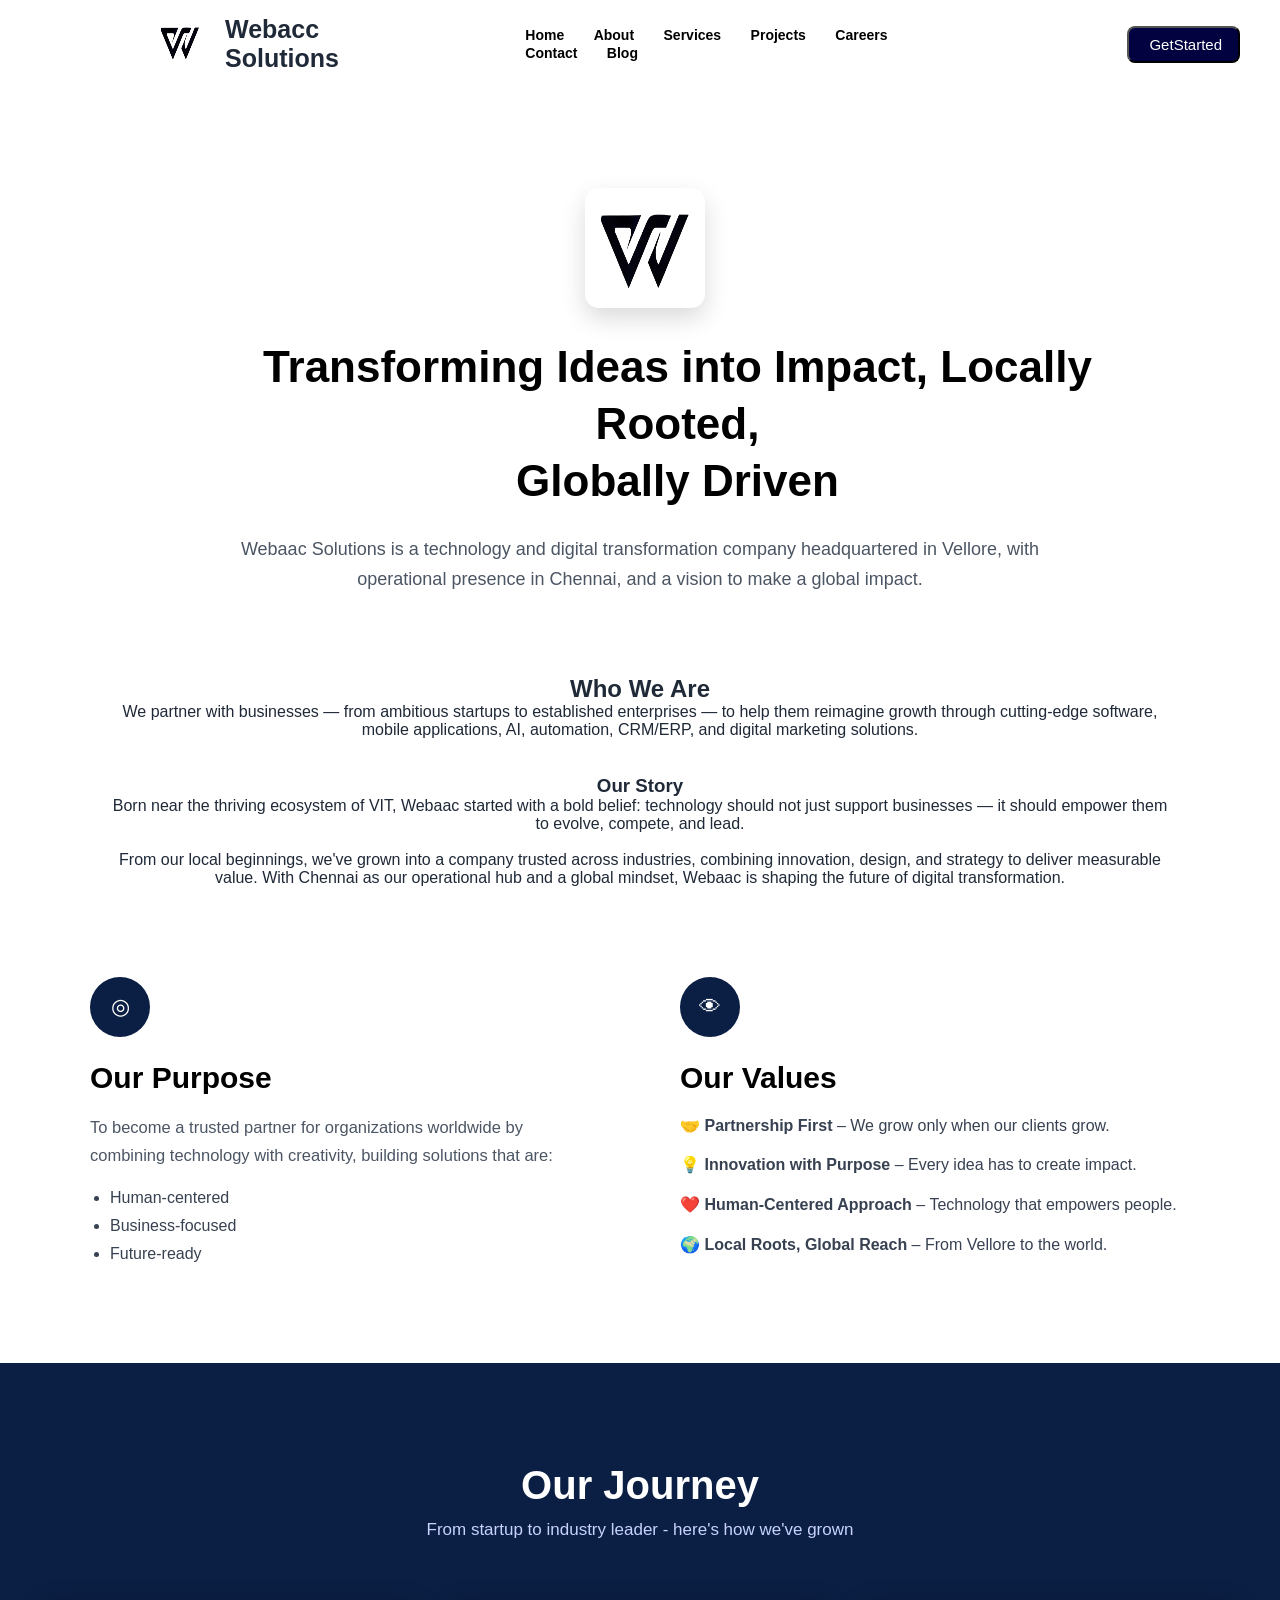
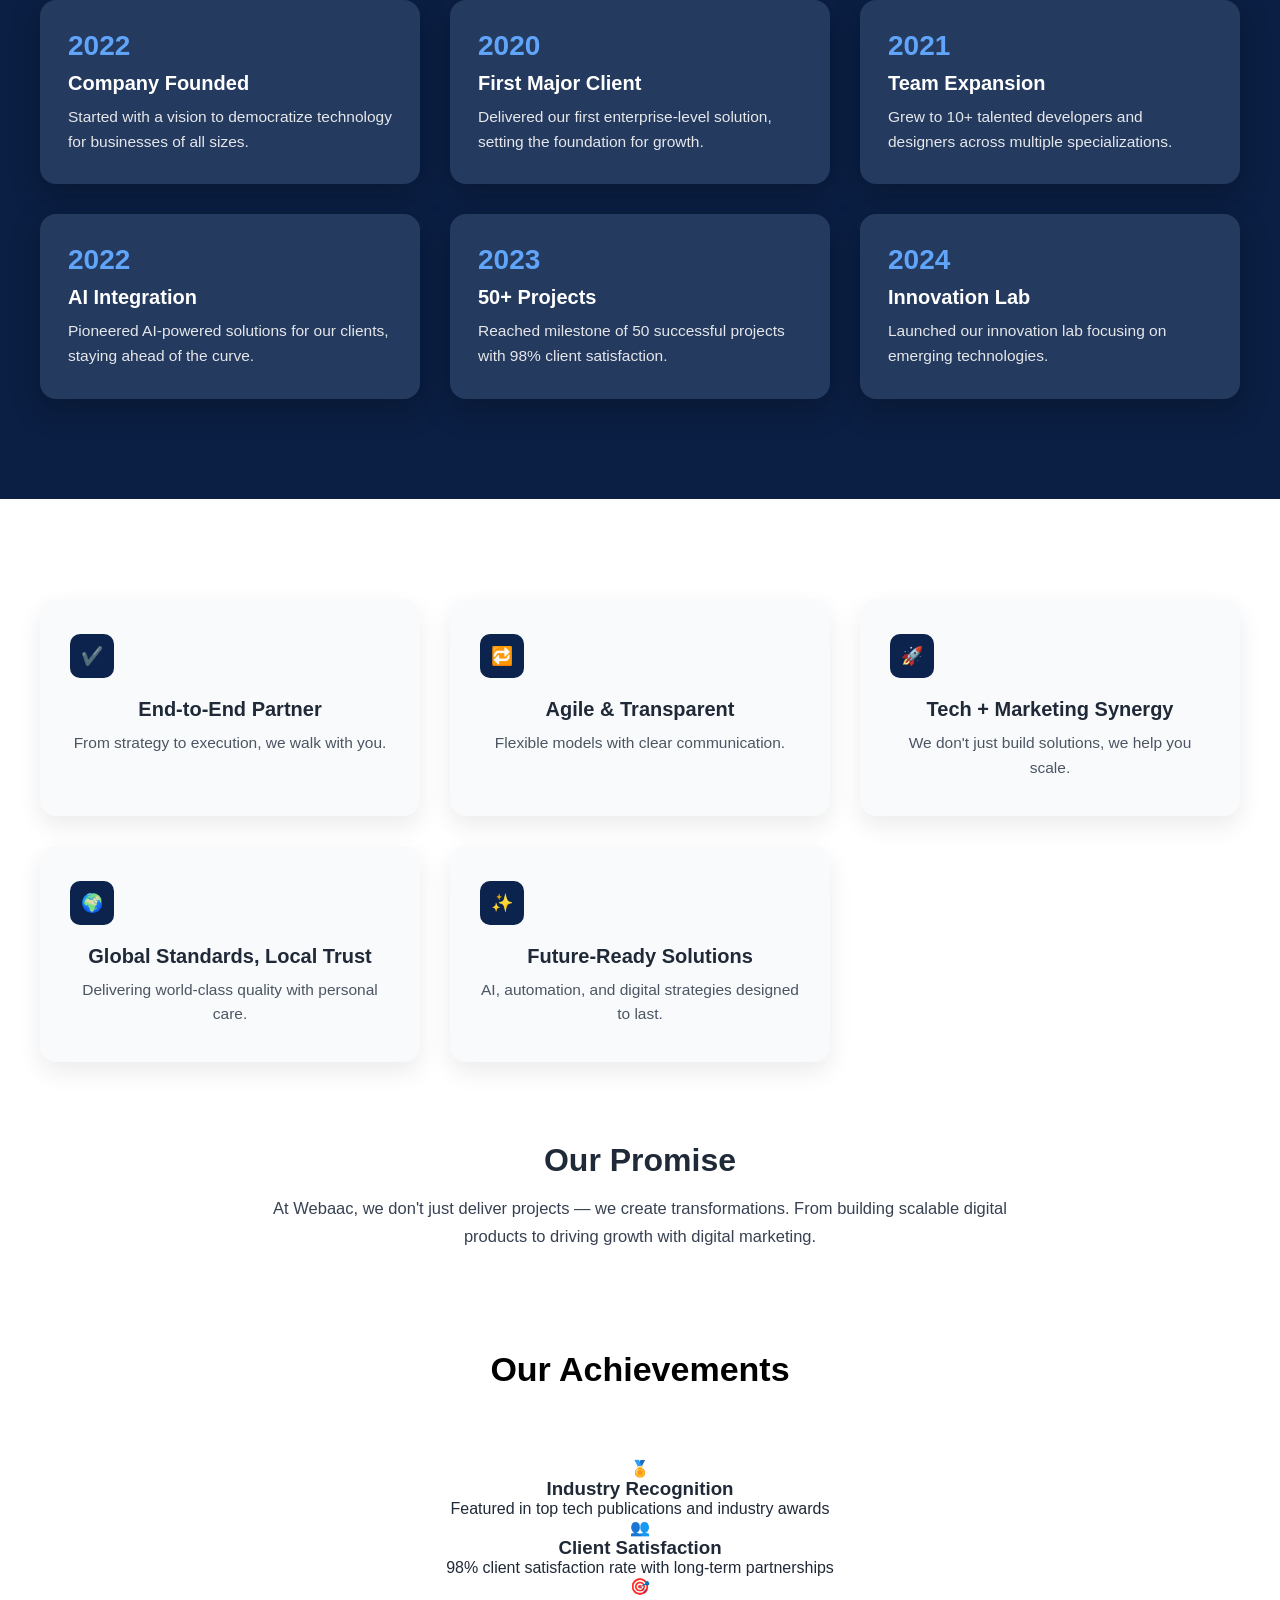
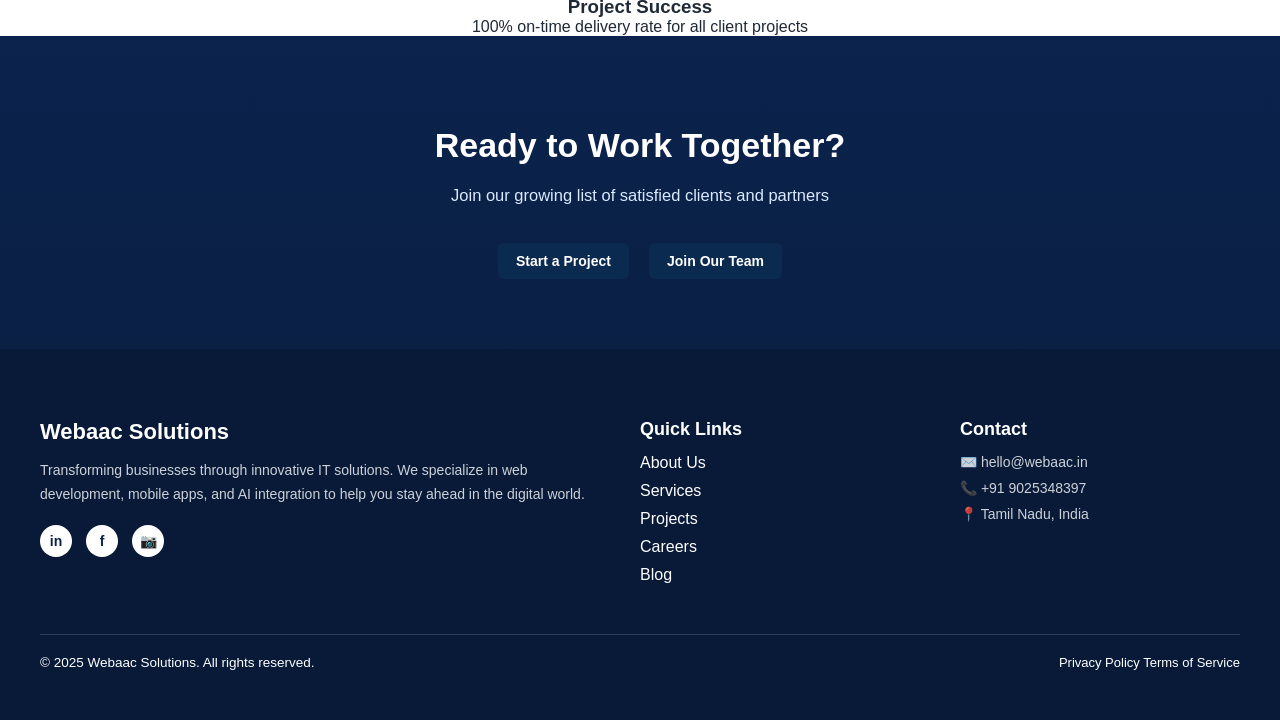
==== commit c0fd1cf0: "Add pages and update UI styles" ====
--- a/about.html
+++ b/about.html
@@ -14,6 +14,11 @@
             <img src="Webacc img.png">
             </div>
             <h1>Webacc Solutions</h1>
+            <input type="checkbox" id="menu-toggle">
+
+<label for="menu-toggle" class="menu-icon">
+☰
+</label>
         <div class="li">
         <a class="active" href="index.html">Home</a>
         <a href="about.html">About</a>
--- a/style.css
+++ b/style.css
@@ -79,6 +79,138 @@
     box-sizing: border-box;
     font-family: "Segoe UI", sans-serif;
 }
+
+/* Mobile responsiveness */
+@media (max-width: 768px) {
+    nav {
+        flex-direction: column; /* Stack items vertically */
+        padding: 10px 20px;
+    }
+
+    h1 {
+        margin-left: 0;
+        font-size: 20px;
+        padding-right: 0;
+        text-align: center;
+    }
+
+    .bt {
+        padding-left: 0;
+        margin-top: 10px;
+        text-align: center;
+    }
+
+    img {
+        left: 0;
+        margin: 10px auto;
+        display: block;
+    }
+
+    a {
+        display: block;
+        padding: 10px 0;
+        text-align: center;
+    }
+}
+
+@media (max-width: 480px) {
+    h1 {
+        font-size: 18px;
+    }
+
+    .b1 {
+        font-size: 14px;
+        padding: 6px 12px;
+    }
+
+    nav {
+        padding: 8px 15px;
+    }
+}
+*{
+margin:0;
+padding:0;
+box-sizing:border-box;
+font-family:Arial;
+}
+
+.navbar{
+display:flex;
+justify-content:space-between;
+align-items:center;
+padding:15px 40px;
+background:white;
+position:relative;
+}
+
+/* Logo */
+.logo{
+font-size:22px;
+font-weight:bold;
+}
+
+/* Hide checkbox */
+#menu-toggle{
+display:none;
+}
+
+/* Menu */
+.menu{
+display:flex;
+gap:25px;
+align-items:center;
+}
+
+.menu a{
+text-decoration:none;
+color:#333;
+font-size:16px;
+}
+
+.btn{
+background:#0b2a50;
+color:white;
+padding:10px 18px;
+border:none;
+border-radius:6px;
+}
+
+/* Hamburger */
+.menu-icon{
+display:none;
+font-size:26px;
+cursor:pointer;
+}
+
+/* MOBILE */
+@media (max-width:768px){
+
+.menu-icon{
+display:block;
+}
+
+.menu{
+position:absolute;
+top:70px;
+left:0;
+width:100%;
+background:#f5f5f5;
+flex-direction:column;
+align-items:flex-start;
+padding:20px;
+display:none;
+}
+
+.menu a{
+padding:10px 0;
+}
+
+#menu-toggle:checked ~ .menu{
+display:flex;
+}
+
+}
+
 /* RESET */
 * {
   margin: 0;
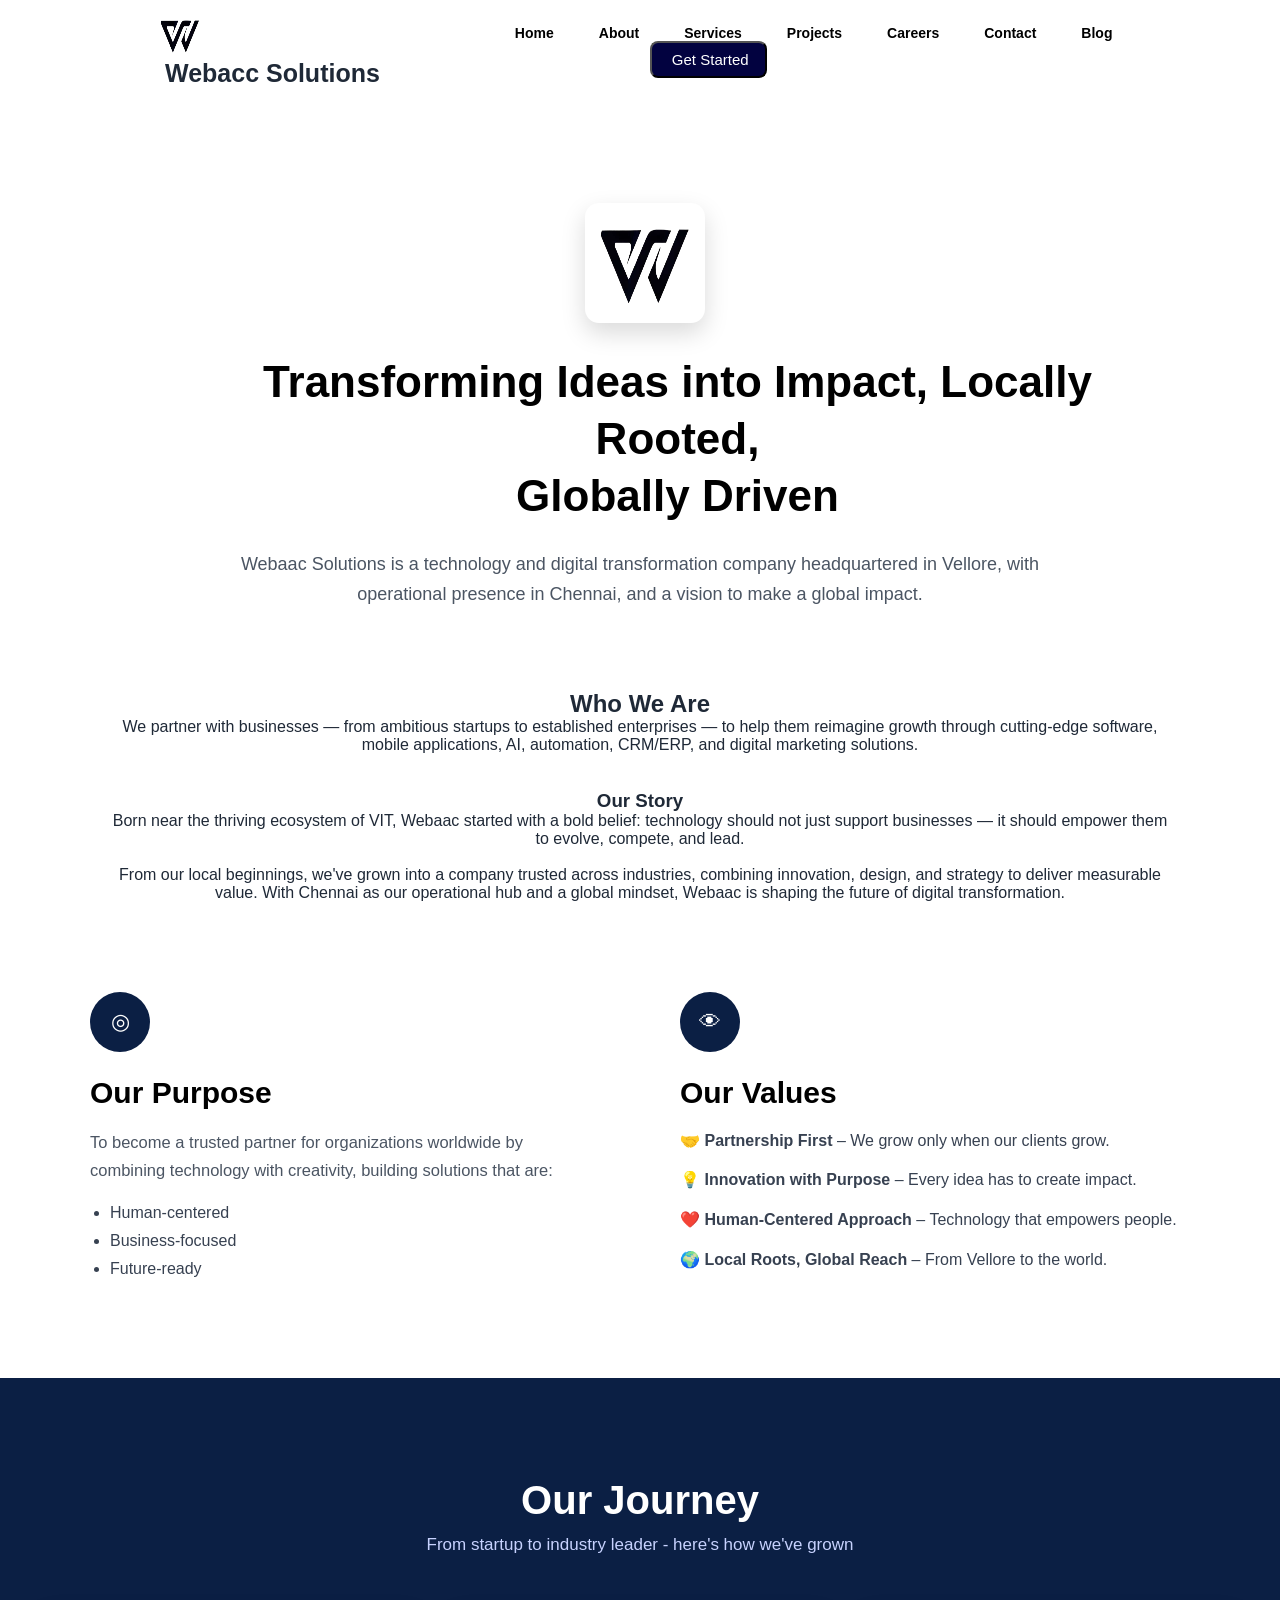
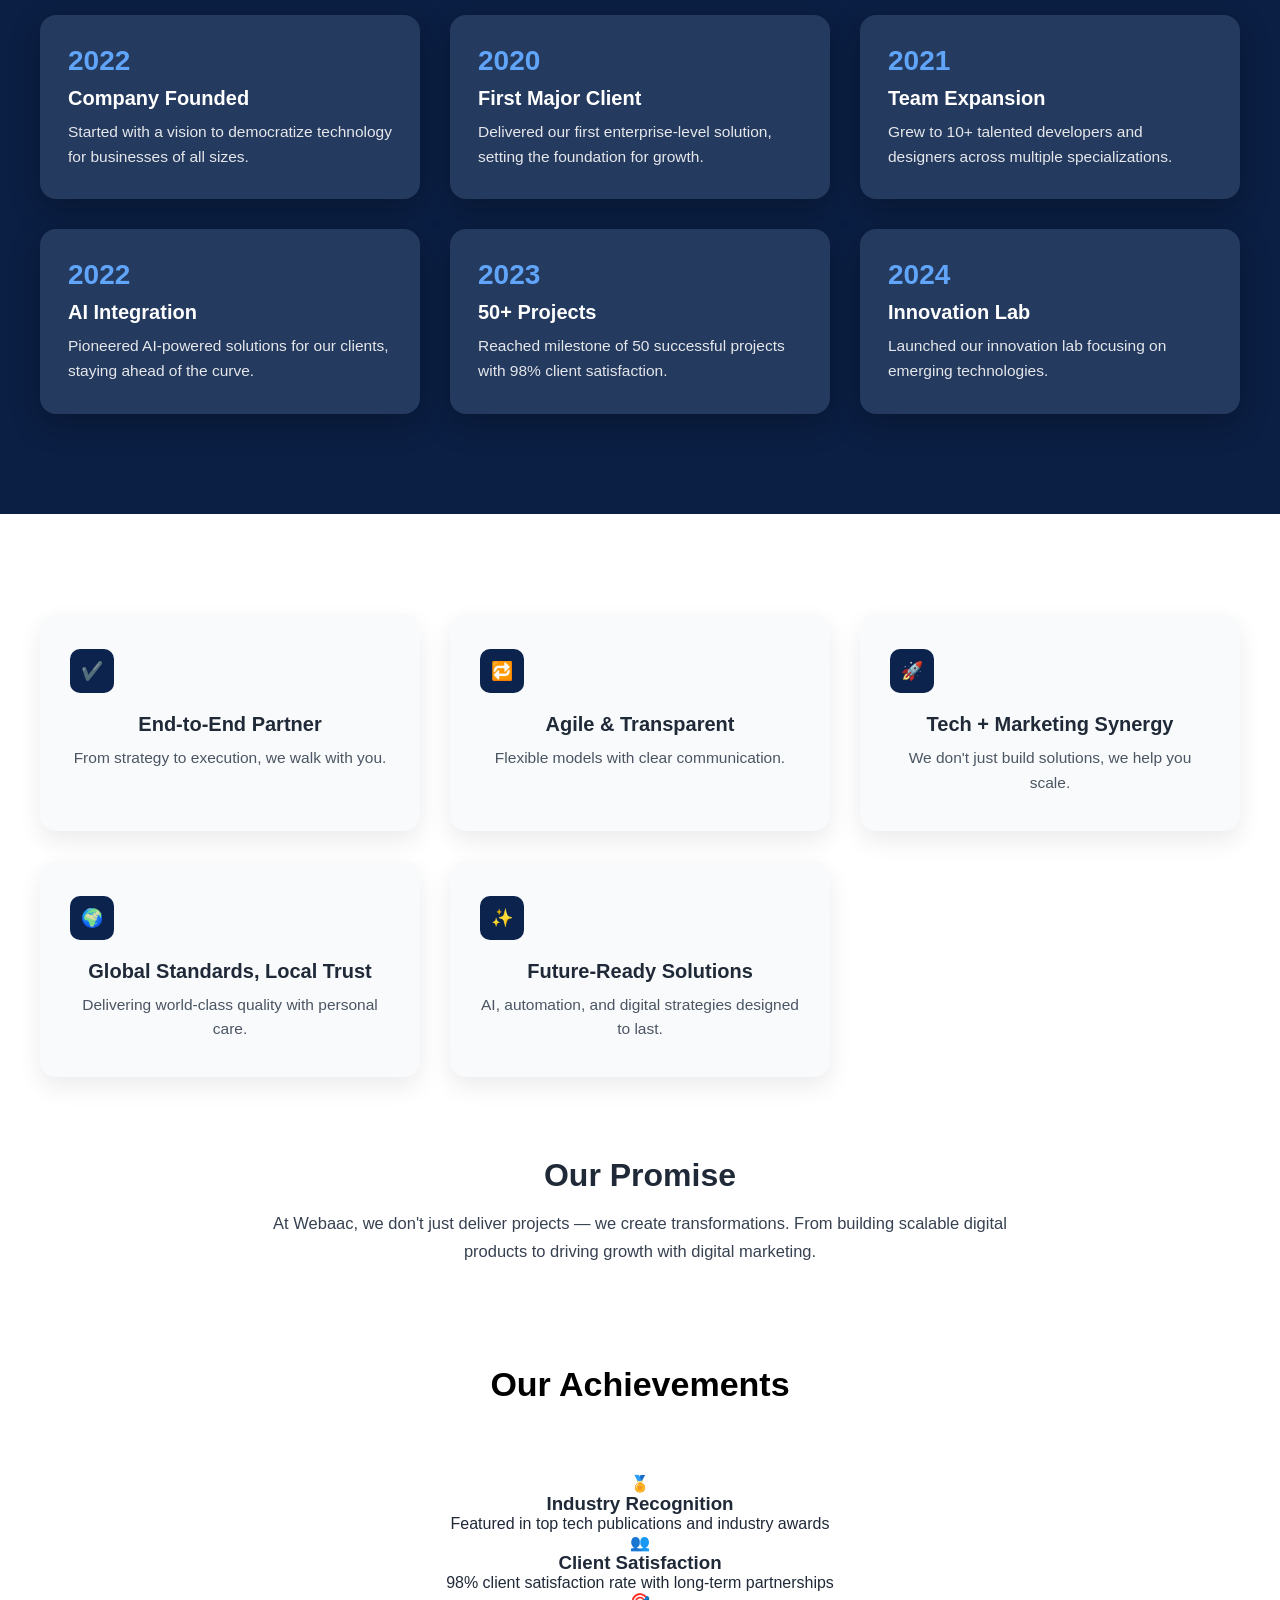
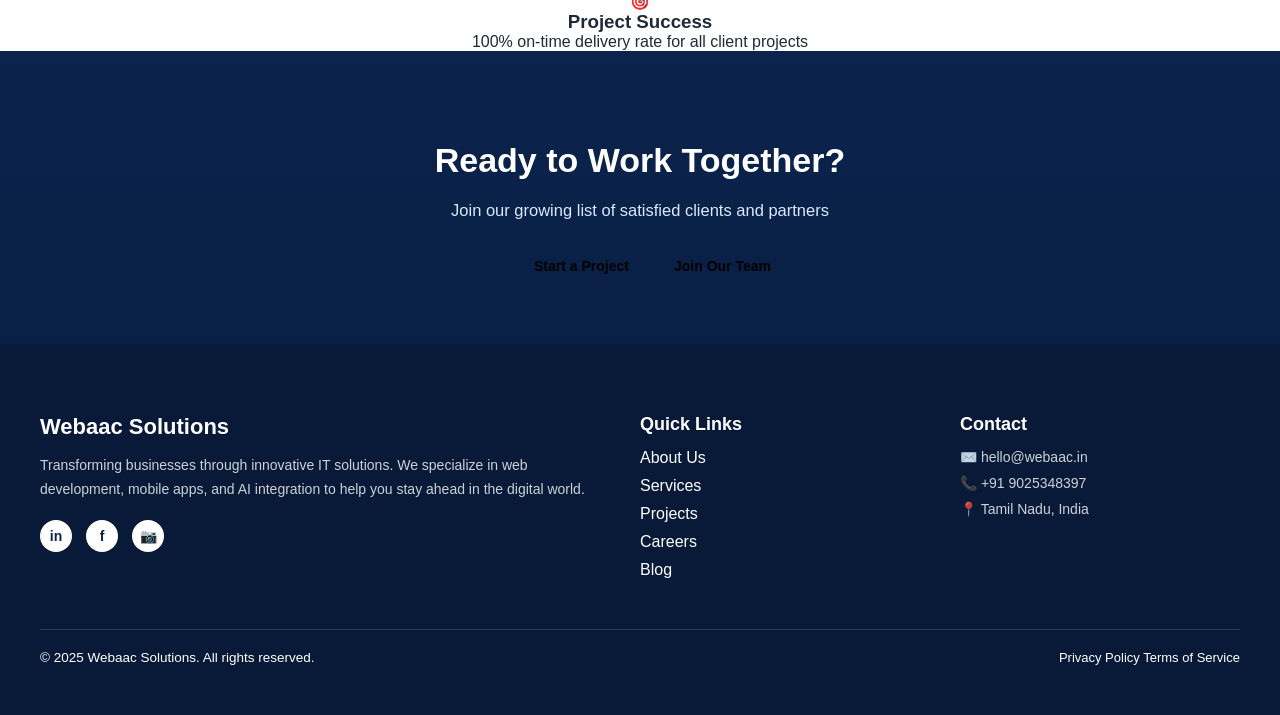
==== commit f403af05: "add moblie responsive" ====
--- a/about.html
+++ b/about.html
@@ -1,38 +1,52 @@
 <!DOCTYPE html>
 <html lang="en">
+
 <head>
-    <meta charset="UTF-8">
-    <meta name="viewport" content="width=device-width, initial-scale=1.0">
-    <link rel="stylesheet" href="style.css">
-    <link rel="icon" href="Webacc img.png">
-    <title>Webacc Solutions</title>
+<meta charset="UTF-8">
+<meta name="viewport" content="width=device-width, initial-scale=1.0">
+<link rel="stylesheet" href="style.css">
+<link rel="icon" href="Webacc img.png">
+<title>Webacc Solutions</title>
 </head>
+
 <body>
-    <div class="header">
-        <nav>
-            <div class="i1">
-            <img src="Webacc img.png">
-            </div>
-            <h1>Webacc Solutions</h1>
-            <input type="checkbox" id="menu-toggle">
-
-<label for="menu-toggle" class="menu-icon">
-☰
-</label>
-        <div class="li">
-        <a class="active" href="index.html">Home</a>
-        <a href="about.html">About</a>
-        <a href="service.html">Services</a>
-        <a href="project.html">Projects</a>
-        <a href="career.html">Careers</a>
-        <a href="contact.html">Contact</a>
-        <a href="blog.html">Blog</a>
-        </div>
-        <div class="bt">
-            <button class="b1">GetStarted</button>
-        </div>
-        </nav>
-        </div>
+
+<header class="header">
+<nav class="navbar">
+
+<div class="logo">
+<img src="Webacc img.png" alt="logo">
+<h1>Webacc Solutions</h1>
+</div>
+
+<!-- checkbox toggle -->
+<input type="checkbox" id="menu-toggle">
+
+<!-- hamburger -->
+<label for="menu-toggle" class="menu-icon">☰</label>
+
+<!-- menu container -->
+<div class="menu">
+
+<div class="li">
+<a class="active" href="index.html">Home</a>
+<a href="about.html">About</a>
+<a href="service.html">Services</a>
+<a href="project.html">Projects</a>
+<a href="career.html">Careers</a>
+<a href="contact.html">Contact</a>
+<a href="blog.html">Blog</a>
+</div>
+
+<div class="bt">
+<button class="b1">Get Started</button>
+</div>
+
+</div>
+
+</nav>
+</header>
+
         <!-- ABOUT INTRO -->
 <section class="about-hero">
   <div class="about-container">
--- a/style.css
+++ b/style.css
@@ -127,59 +127,22 @@
         padding: 8px 15px;
     }
 }
-*{
-margin:0;
-padding:0;
-box-sizing:border-box;
-font-family:Arial;
-}
-
-.navbar{
-display:flex;
-justify-content:space-between;
-align-items:center;
-padding:15px 40px;
-background:white;
-position:relative;
-}
-
-/* Logo */
-.logo{
-font-size:22px;
-font-weight:bold;
-}
-
-/* Hide checkbox */
+/* hide checkbox */
 #menu-toggle{
 display:none;
 }
 
-/* Menu */
-.menu{
-display:flex;
-gap:25px;
-align-items:center;
-}
-
-.menu a{
-text-decoration:none;
-color:#333;
-font-size:16px;
-}
-
-.btn{
-background:#0b2a50;
-color:white;
-padding:10px 18px;
-border:none;
-border-radius:6px;
-}
-
-/* Hamburger */
+/* hamburger icon */
 .menu-icon{
 display:none;
-font-size:26px;
+font-size:28px;
 cursor:pointer;
+}
+
+/* Desktop menu */
+.li{
+display:flex;
+gap:20px;
 }
 
 /* MOBILE */
@@ -189,23 +152,19 @@
 display:block;
 }
 
-.menu{
+.li{
+display:none;
 position:absolute;
 top:70px;
 left:0;
 width:100%;
-background:#f5f5f5;
+background:#f2f2f2;
 flex-direction:column;
-align-items:flex-start;
 padding:20px;
-display:none;
-}
-
-.menu a{
-padding:10px 0;
-}
-
-#menu-toggle:checked ~ .menu{
+}
+
+/* show menu when clicked */
+#menu-toggle:checked ~ .li{
 display:flex;
 }
 
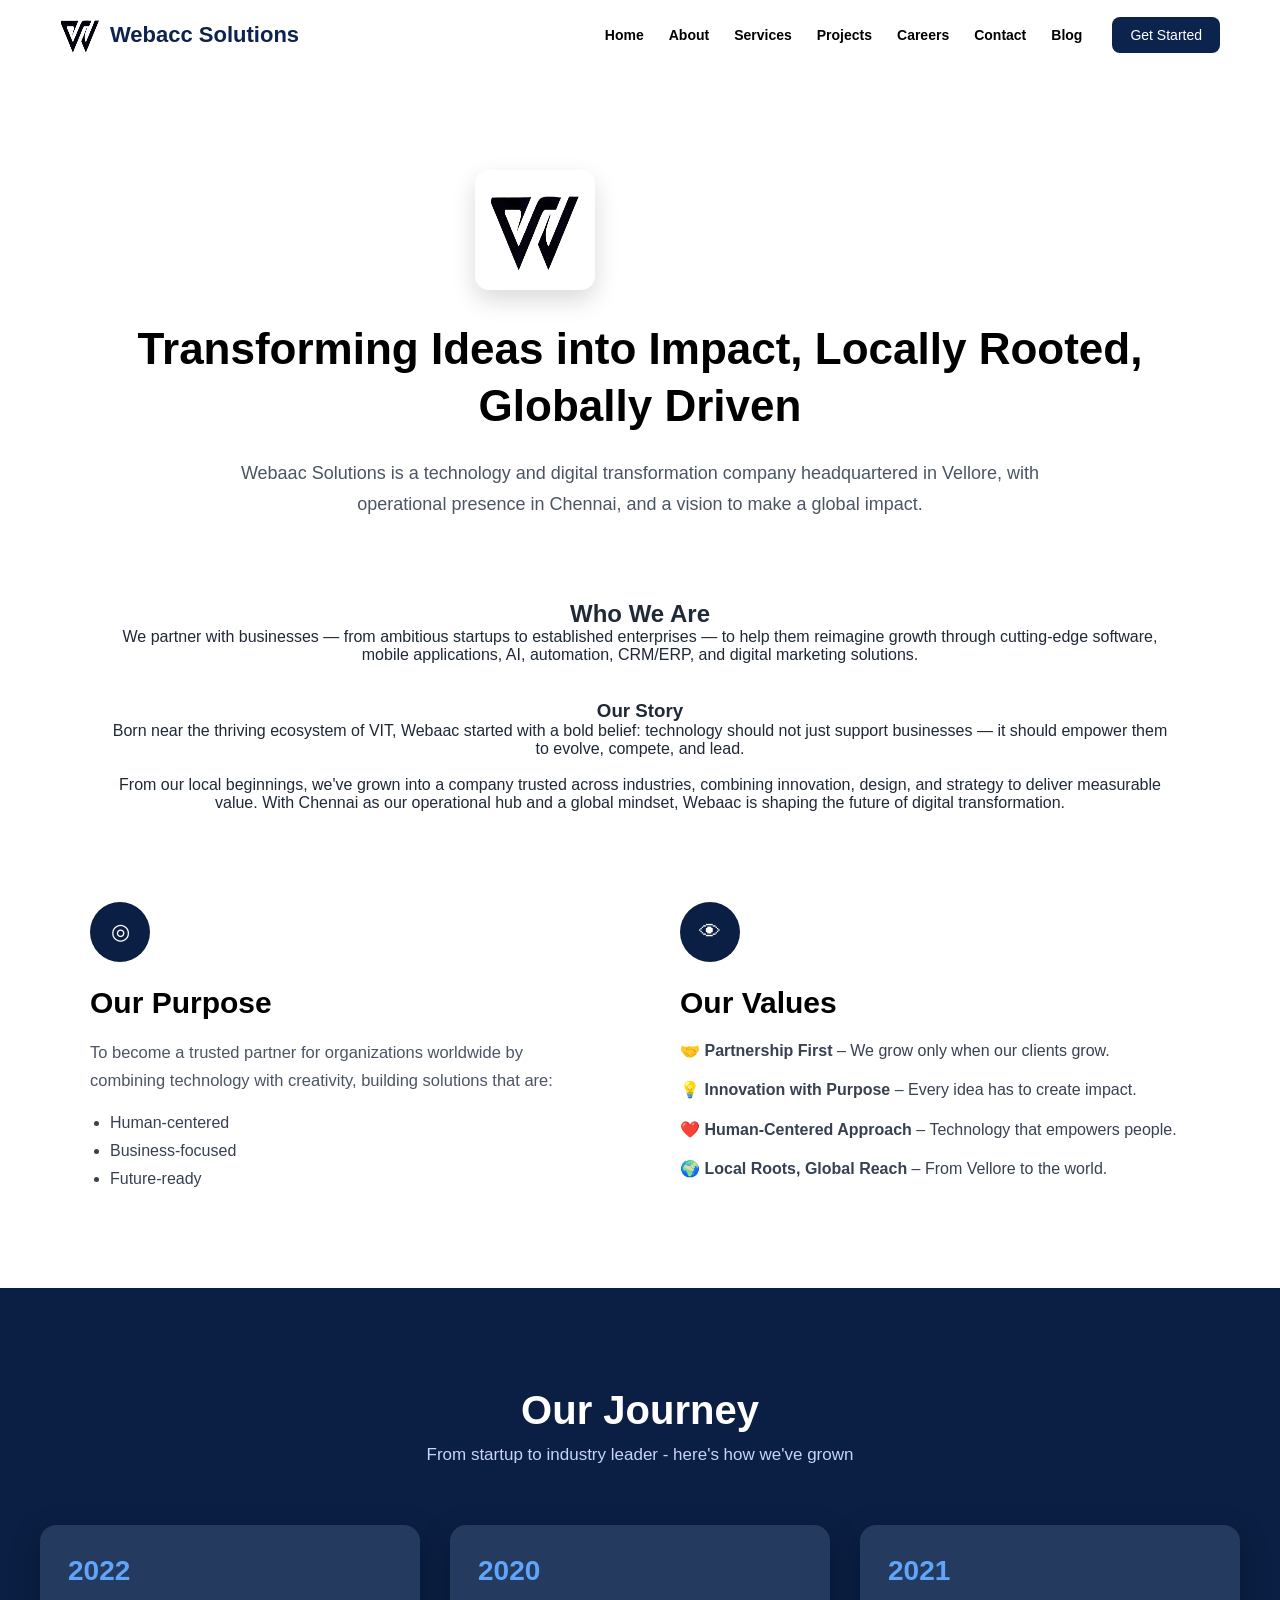
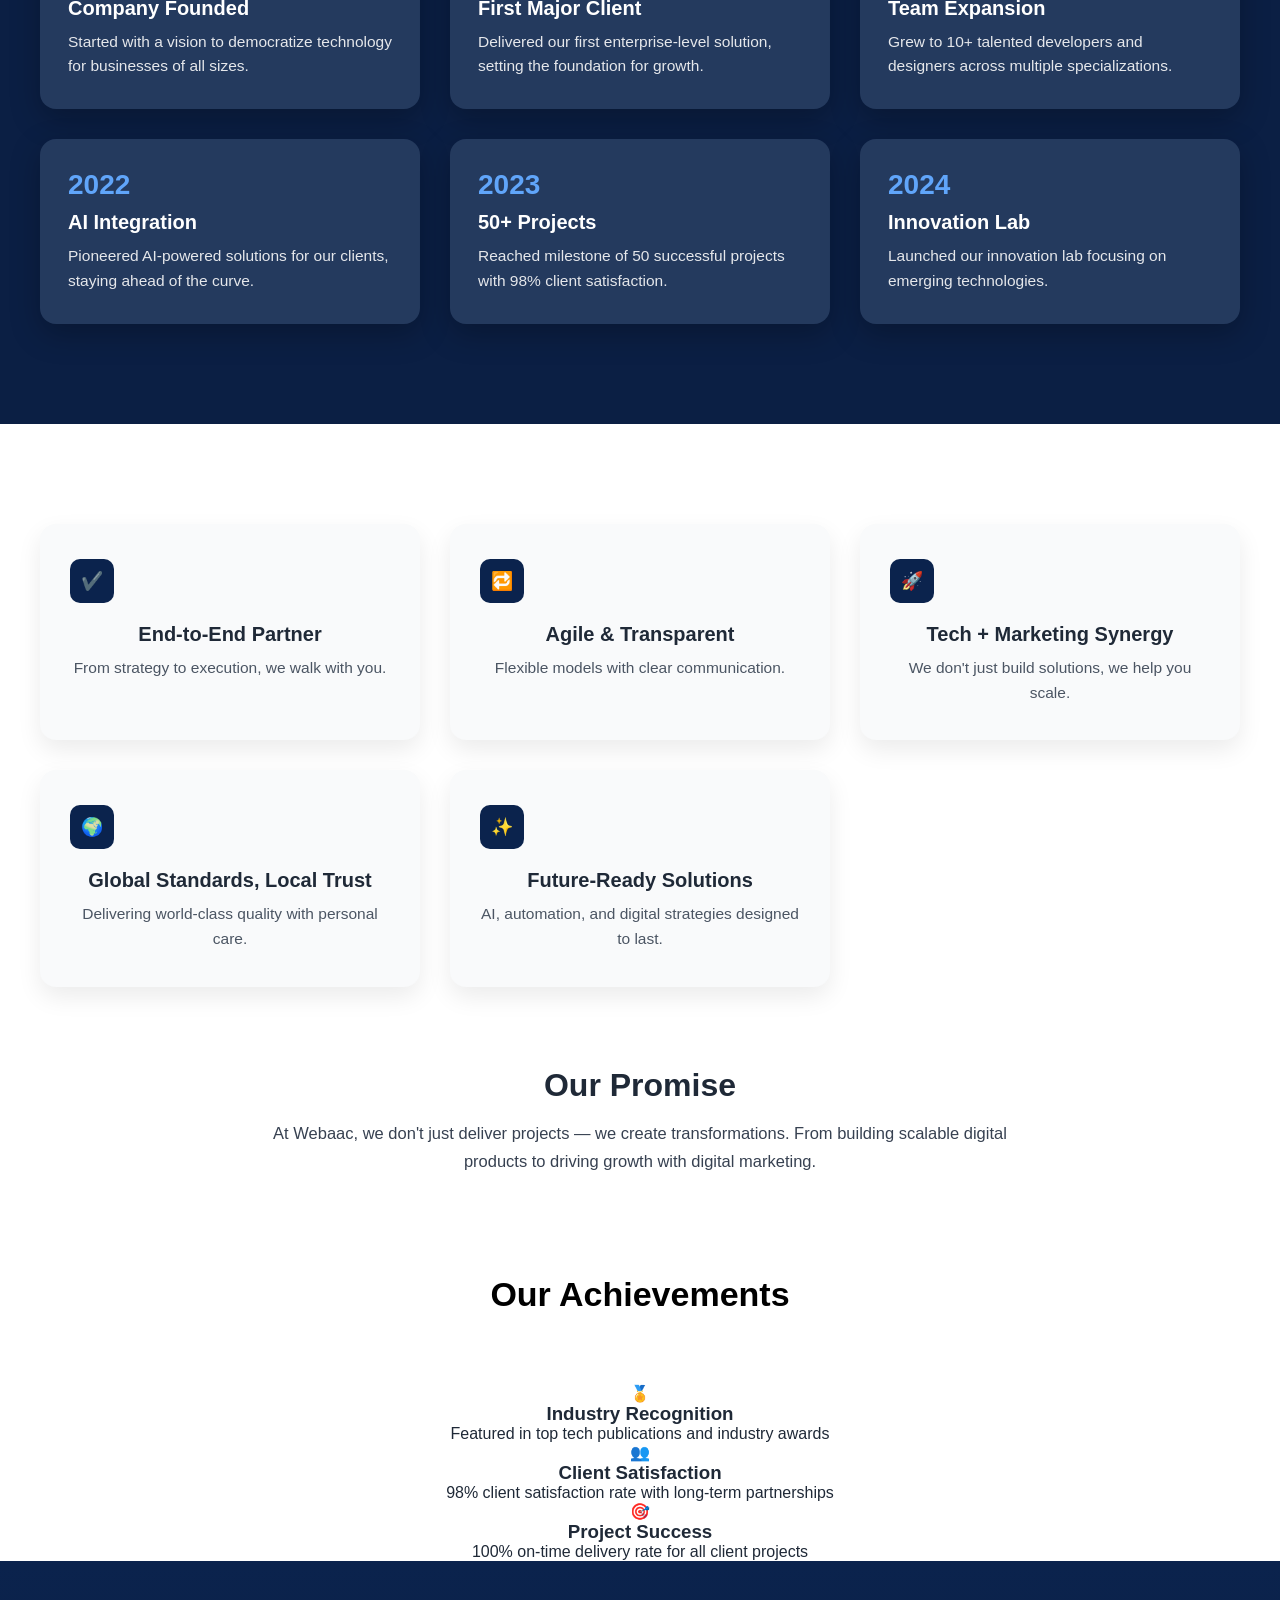
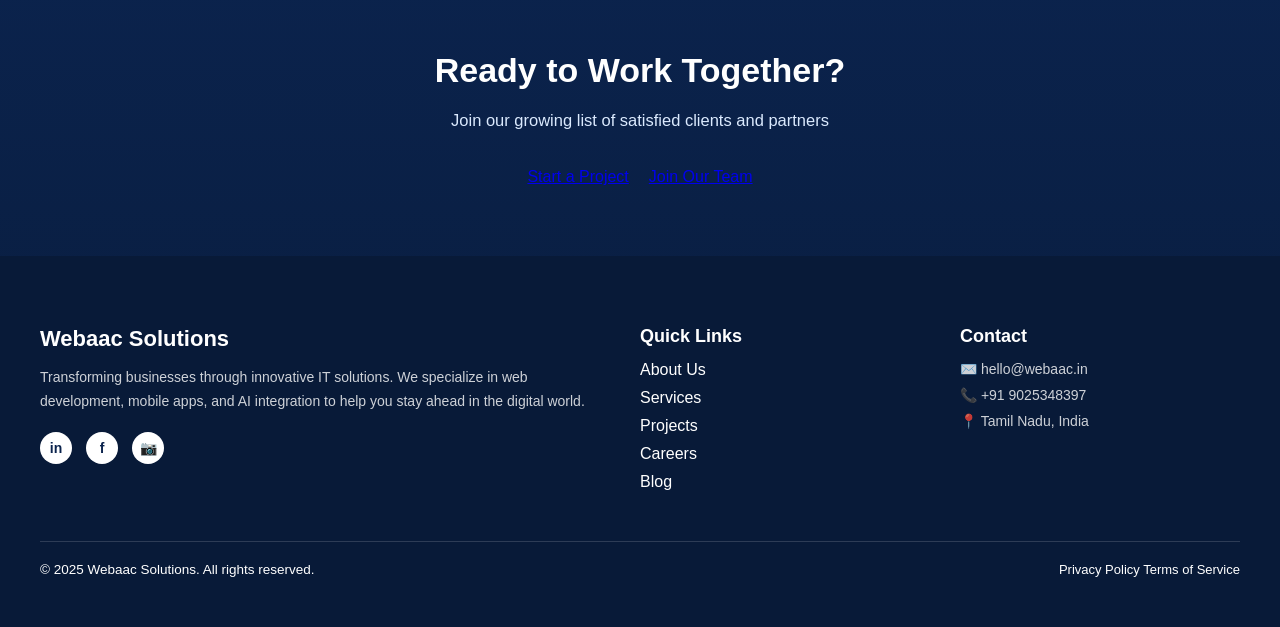
==== commit 22e914d8: "reponsive changes" ====
--- a/about.html
+++ b/about.html
@@ -10,7 +10,6 @@
 </head>
 
 <body>
-
 <header class="header">
 <nav class="navbar">
 
@@ -19,13 +18,10 @@
 <h1>Webacc Solutions</h1>
 </div>
 
-<!-- checkbox toggle -->
 <input type="checkbox" id="menu-toggle">
 
-<!-- hamburger -->
 <label for="menu-toggle" class="menu-icon">☰</label>
 
-<!-- menu container -->
 <div class="menu">
 
 <div class="li">
@@ -46,7 +42,6 @@
 
 </nav>
 </header>
-
         <!-- ABOUT INTRO -->
 <section class="about-hero">
   <div class="about-container">
--- a/style.css
+++ b/style.css
@@ -1,148 +1,151 @@
 *{
-    margin: 0;
-    padding: 0;
-    box-sizing: border-box;
-    font-family: Arial, sans-serif;
-}
+margin:0;
+padding:0;
+box-sizing:border-box;
+font-family:Arial, sans-serif;
+}
+
+/* Header */
 .header{
-
-
-}
-nav{
-    padding:15px 40px;
-    display: flex;
-    align-items: center;
-}
-h1{
-    margin-left: 125px;
-    cursor: pointer;
-    font-size: 25px;
-    padding-right: 50px;
-    font-weight: bold;
-}
-
+width:100%;
+background:#ffffff;
+box-shadow:0 2px 8px rgba(0,0,0,0.05);
+}
+
+/* Navbar */
+.navbar{
+max-width:1200px;
+margin:auto;
+display:flex;
+align-items:center;
+justify-content:space-between;
+padding:15px 20px;
+position:relative;
+}
+
+/* Logo */
+.logo{
+display:flex;
+align-items:center;
+gap:10px;
+}
+
+.logo img{
+width:40px;
+height:40px;
+}
+
+.logo h1{
+font-size:22px;
+font-weight:bold;
+color:#0b234d;
+}
+
+/* Menu container */
+.menu{
+display:flex;
+align-items:center;
+gap:30px;
+}
+
+/* Links */
+.li{
+display:flex;
+gap:25px;
+}
+
+.li a{
+text-decoration:none;
+color:#333;
+font-size:14px;
+font-weight:600;
+}
+
+.li a:hover{
+color:#0b234d;
+}
+
+/* Button */
 .b1{
-    display: block;
-    color: white;
-    cursor: pointer;
-    background-color: #020240;
-    padding: 8px 16px;
-    border-radius: 8px;
-    padding-left: 20px;
-    display: inline-block;
-    font-size: 15px;
-
-}
-.bt{
-    padding-left: 220px;
-}
-img{
-    width:40px;
-    height: 40px;
-    cursor: pointer;
-    margin-left: 20px;
-    display: inline-block;
-    position: relative;
-    left: 100px;
-
-}
-/*
-.i1{
-
-
-}
-*/
-
-/*
-body {
-    background: #f8f9fc;
-}
-*/
-
-a{
-    padding-left: 25px;
-    color: black;
-    text-decoration: none;
-    font-size: 14px;
-    font-style:initial;
-    font-weight: bold;
-}
+background:#0b234d;
+color:white;
+padding:8px 18px;
+border-radius:8px;
+border:none;
+cursor:pointer;
+font-size:14px;
+}
+
+/* Hide checkbox */
+#menu-toggle{
+display:none;
+}
+
+/* Hamburger */
+.menu-icon{
+display:none;
+font-size:26px;
+cursor:pointer;
+}
+
+.navbar{
+display:flex;
+justify-content:space-between;
+align-items:center;
+padding:15px 20px;
+background:white;
+position:relative;
+}
+
+.logo{
+display:flex;
+align-items:center;
+gap:10px;
+}
+
+.logo img{
+width:40px;
+}
+
+.logo h1{
+font-size:22px;
+}
+
+.menu{
+display:flex;
+align-items:center;
+gap:30px;
+}
+
 .li{
-    padding-left: 60px;
-}
-.s2{
-}
-
-* {
-    margin: 0;
-    padding: 0;
-    box-sizing: border-box;
-    font-family: "Segoe UI", sans-serif;
-}
-
-/* Mobile responsiveness */
-@media (max-width: 768px) {
-    nav {
-        flex-direction: column; /* Stack items vertically */
-        padding: 10px 20px;
-    }
-
-    h1 {
-        margin-left: 0;
-        font-size: 20px;
-        padding-right: 0;
-        text-align: center;
-    }
-
-    .bt {
-        padding-left: 0;
-        margin-top: 10px;
-        text-align: center;
-    }
-
-    img {
-        left: 0;
-        margin: 10px auto;
-        display: block;
-    }
-
-    a {
-        display: block;
-        padding: 10px 0;
-        text-align: center;
-    }
-}
-
-@media (max-width: 480px) {
-    h1 {
-        font-size: 18px;
-    }
-
-    .b1 {
-        font-size: 14px;
-        padding: 6px 12px;
-    }
-
-    nav {
-        padding: 8px 15px;
-    }
-}
+display:flex;
+gap:25px;
+}
+
+.li a{
+text-decoration:none;
+color:black;
+font-weight:600;
+}
+
+.b1{
+background:#0b234d;
+color:white;
+padding:10px 18px;
+border:none;
+border-radius:8px;
+cursor:pointer;
+}
+
 /* hide checkbox */
 #menu-toggle{
 display:none;
 }
 
-/* hamburger icon */
 .menu-icon{
 display:none;
-font-size:28px;
+font-size:26px;
 cursor:pointer;
-}
-
-/* Desktop menu */
-.li{
-display:flex;
-gap:20px;
 }
 
 /* MOBILE */
@@ -152,32 +155,86 @@
 display:block;
 }
 
-.li{
-display:none;
+.menu{
 position:absolute;
 top:70px;
 left:0;
 width:100%;
-background:#f2f2f2;
+background:#f5f5f5;
 flex-direction:column;
-padding:20px;
-}
-
-/* show menu when clicked */
-#menu-toggle:checked ~ .li{
+align-items:flex-start;
+padding:25px;
+display:none;
+}
+
+.li{
+flex-direction:column;
+width:100%;
+gap:18px;
+}
+
+.li a{
+font-size:18px;
+padding:10px;
+width:100%;
+}
+
+.bt{
+width:100%;
+margin-top:10px;
+}
+
+.b1{
+width:100%;
+padding:14px;
+}
+
+#menu-toggle:checked ~ .menu{
 display:flex;
 }
 
 }
 
-/* RESET */
-* {
-  margin: 0;
-  padding: 0;
-  box-sizing: border-box;
-  font-family: "Segoe UI", Arial, sans-serif;
-}
-
+/* ===== Mobile ===== */
+
+@media (max-width:768px){
+
+.menu-icon{
+display:block;
+}
+
+.menu{
+position:absolute;
+top:70px;
+left:0;
+width:100%;
+background:white;
+flex-direction:column;
+align-items:center;
+gap:20px;
+padding:25px;
+display:none;
+}
+
+.li{
+flex-direction:column;
+align-items:center;
+gap:15px;
+}
+
+.bt{
+margin-top:10px;
+}
+
+#menu-toggle:checked ~ .menu{
+display:flex;
+}
+
+.logo h1{
+font-size:18px;
+}
+
+}
 /* HERO BACKGROUND */
 .hero {
   min-height: 100vh;
